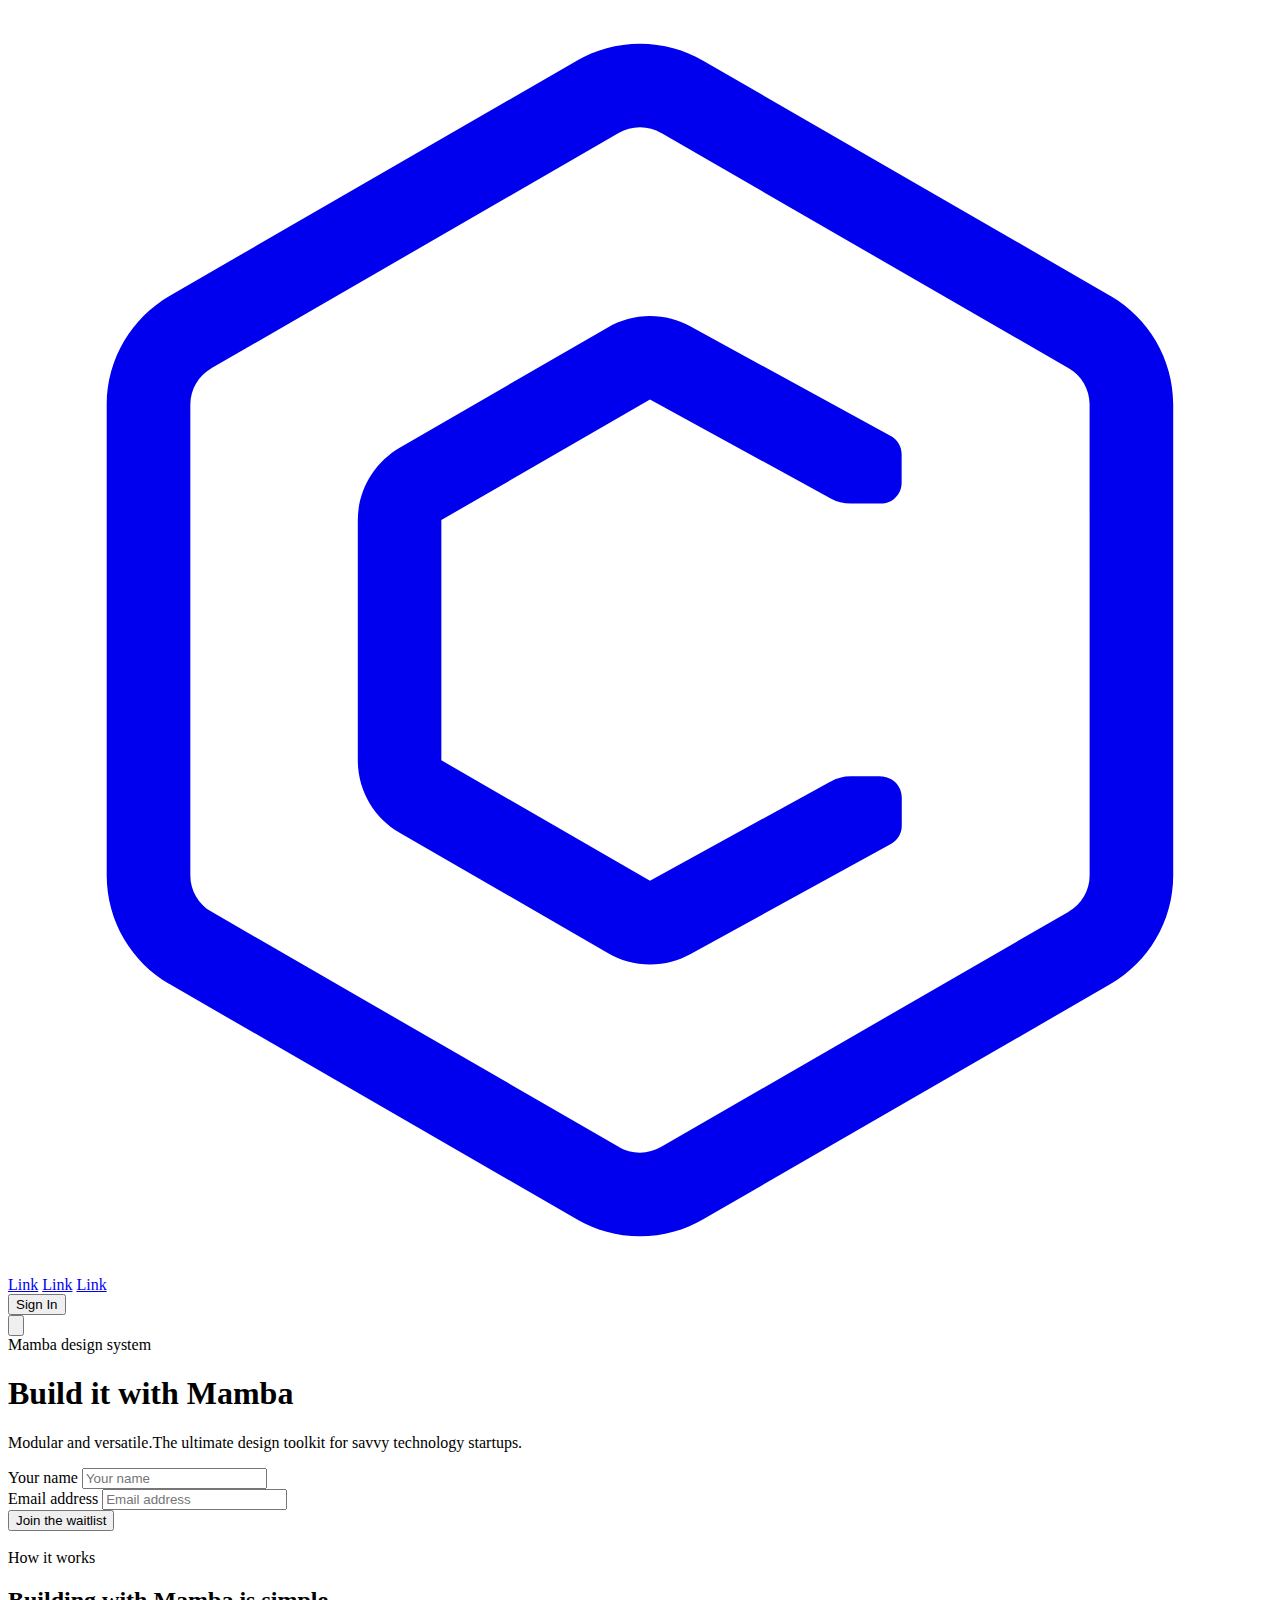
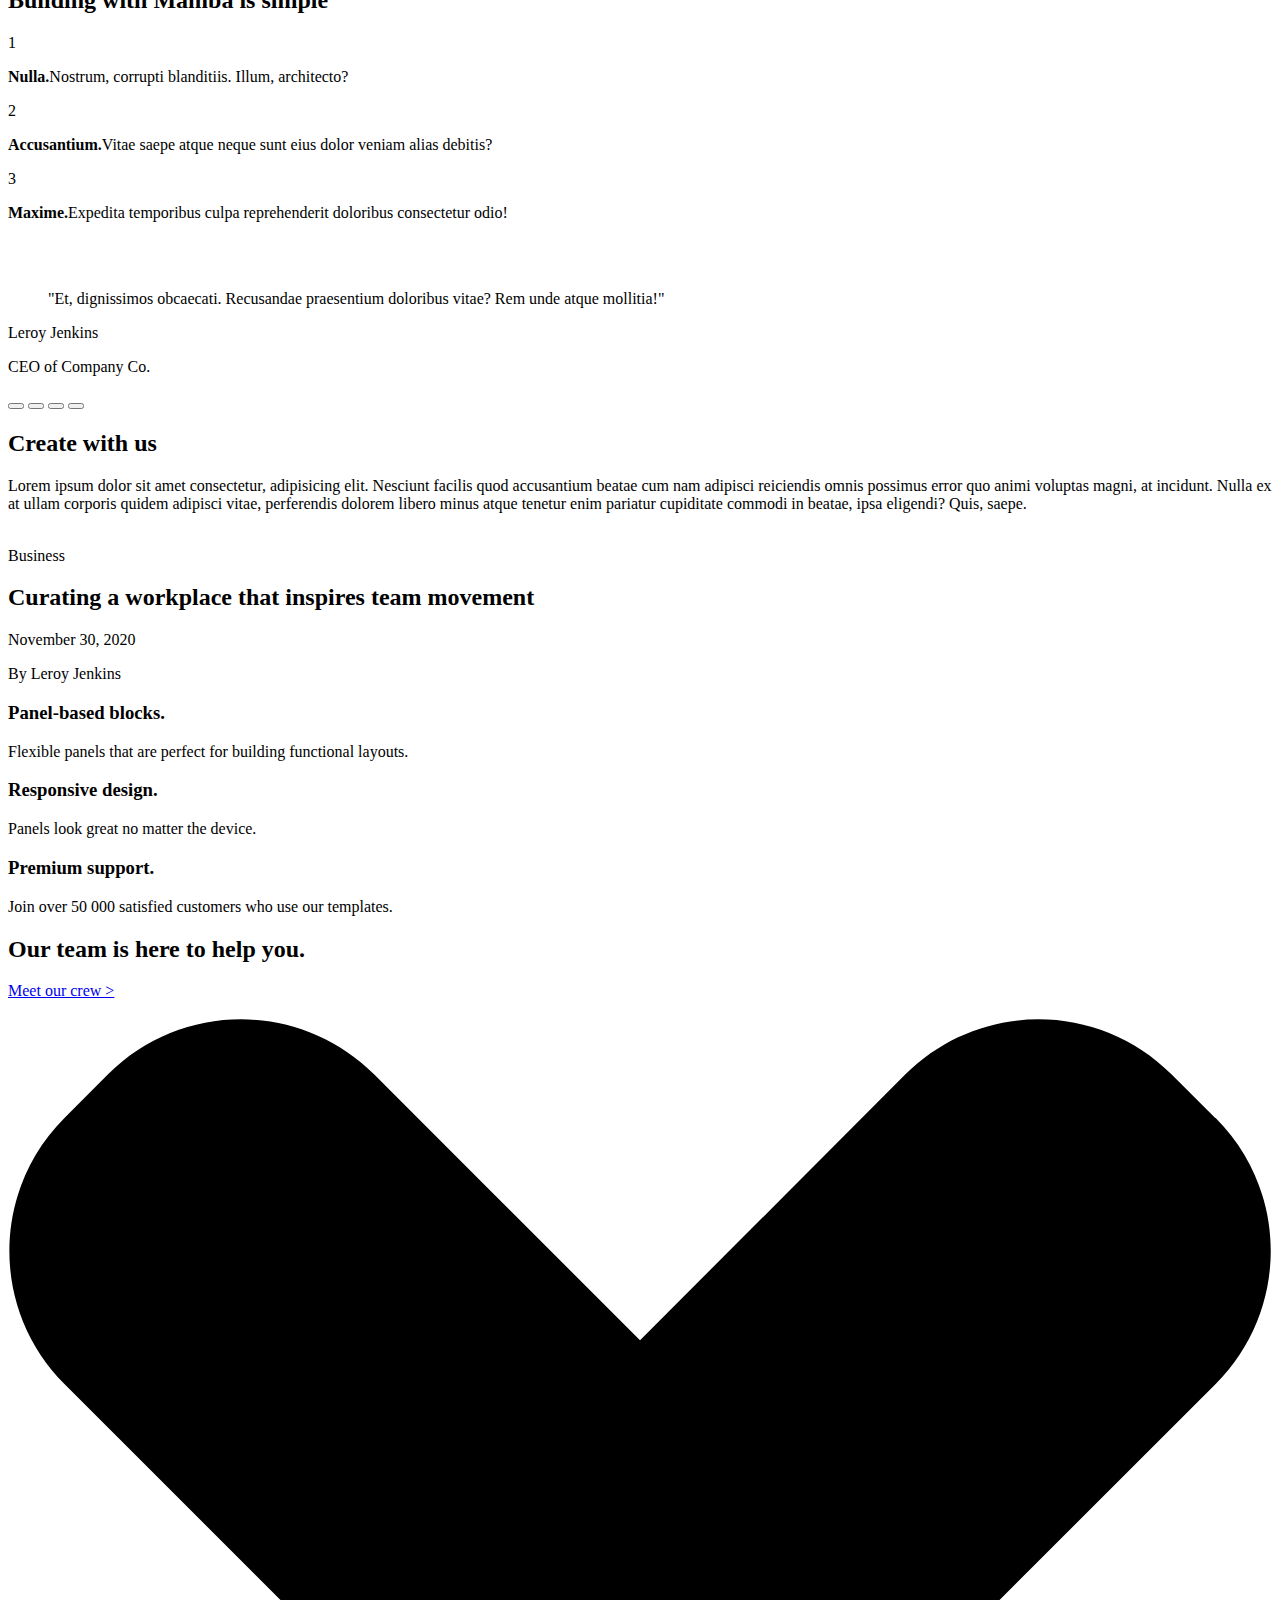
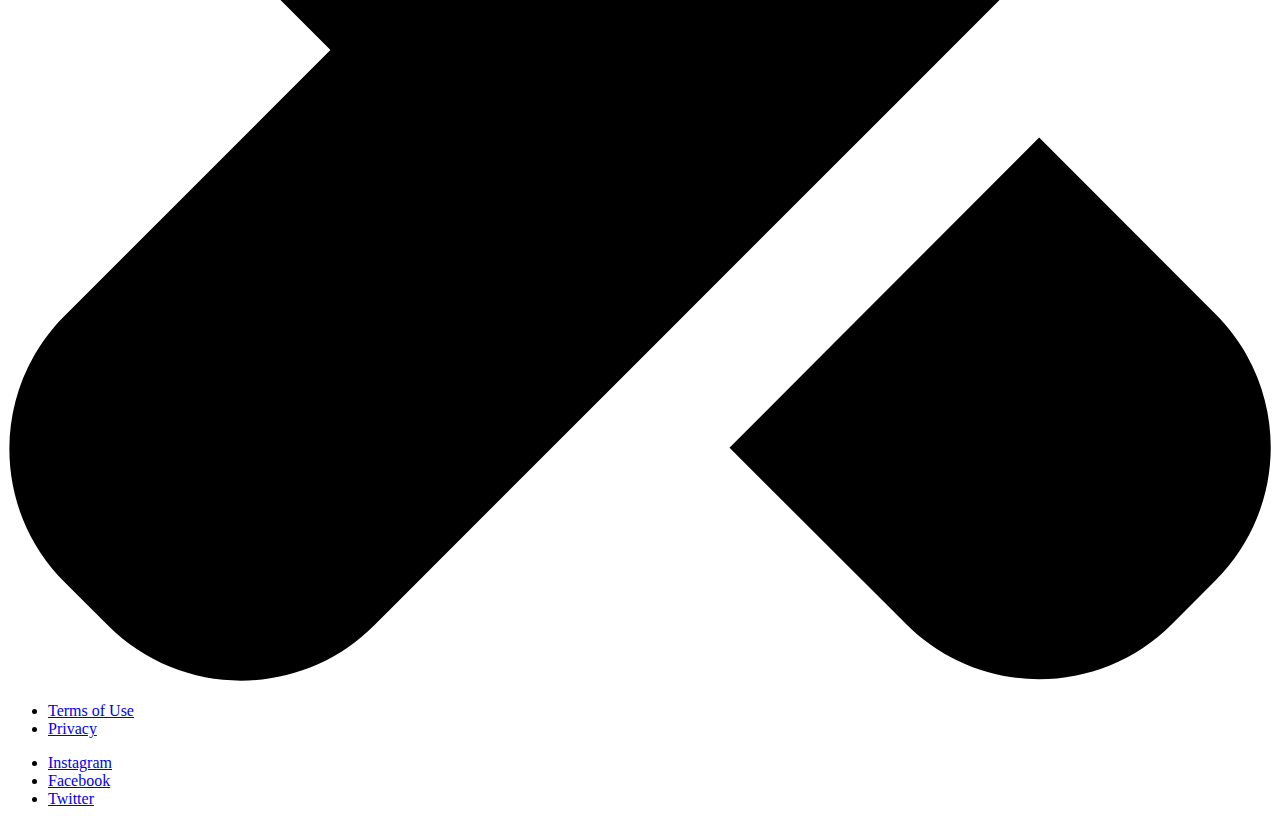
==== index.html @ 3f8e2de8 "init commit" ====
<!DOCTYPE html>
<html lang="en">
<head>
    <meta charset="UTF-8">
    <meta name="viewport" content="width=device-width, initial-scale=1.0">
    <title>Welcome</title>
    <script src="https://cdn.tailwindcss.com"></script>
</head>
<body>
    <div class="min-h-screen dark:bg-gray-800 dark:text-gray-100">
        <div class="p-6 space-y-8">
            <header class="container flex items-center justify-between h-16 px-4 mx-auto rounded dark:bg-gray-900">
                <a rel="noopener noreferrer" href="#" aria-label="Homepage">
                    <svg xmlns="http://www.w3.org/2000/svg" fill="currentColor" viewBox="0 0 32 32" class="w-6 h-6 dark:text-violet-400">
                        <path d="M27.912 7.289l-10.324-5.961c-0.455-0.268-1.002-0.425-1.588-0.425s-1.133 0.158-1.604 0.433l0.015-0.008-10.324 5.961c-0.955 0.561-1.586 1.582-1.588 2.75v11.922c0.002 1.168 0.635 2.189 1.574 2.742l0.016 0.008 10.322 5.961c0.455 0.267 1.004 0.425 1.59 0.425 0.584 0 1.131-0.158 1.602-0.433l-0.014 0.008 10.322-5.961c0.955-0.561 1.586-1.582 1.588-2.75v-11.922c-0.002-1.168-0.633-2.189-1.573-2.742zM27.383 21.961c0 0.389-0.211 0.73-0.526 0.914l-0.004 0.002-10.324 5.961c-0.152 0.088-0.334 0.142-0.53 0.142s-0.377-0.053-0.535-0.145l0.005 0.002-10.324-5.961c-0.319-0.186-0.529-0.527-0.529-0.916v-11.922c0-0.389 0.211-0.73 0.526-0.914l0.004-0.002 10.324-5.961c0.152-0.090 0.334-0.143 0.53-0.143s0.377 0.053 0.535 0.144l-0.006-0.002 10.324 5.961c0.319 0.185 0.529 0.527 0.529 0.916z"></path>
                        <path d="M22.094 19.451h-0.758c-0.188 0-0.363 0.049-0.515 0.135l0.006-0.004-4.574 2.512-5.282-3.049v-6.082l5.282-3.051 4.576 2.504c0.146 0.082 0.323 0.131 0.508 0.131h0.758c0.293 0 0.529-0.239 0.529-0.531v-0.716c0-0.2-0.11-0.373-0.271-0.463l-0.004-0.002-5.078-2.777c-0.293-0.164-0.645-0.26-1.015-0.26-0.39 0-0.756 0.106-1.070 0.289l0.010-0.006-5.281 3.049c-0.636 0.375-1.056 1.055-1.059 1.834v6.082c0 0.779 0.422 1.461 1.049 1.828l0.009 0.006 5.281 3.049c0.305 0.178 0.67 0.284 1.061 0.284 0.373 0 0.723-0.098 1.027-0.265l-0.012 0.006 5.080-2.787c0.166-0.091 0.276-0.265 0.276-0.465v-0.716c0-0.293-0.238-0.529-0.529-0.529z"></path>
                    </svg>
                </a>
                <div class="items-center hidden space-x-8 lg:flex">
                    <div class="space-x-4">
                        <a rel="noopener noreferrer" href="#">Link</a>
                        <a rel="noopener noreferrer" href="#">Link</a>
                        <a rel="noopener noreferrer" href="#">Link</a>
                    </div>
                    <button class="px-4 py-2 rounded-md dark:bg-violet-400 dark:text-gray-900">
                        <a href="signin.html" style="text-decoration: none; color: inherit;">Sign In</a>
                    </button>                    
                </div>
                <button class="flex items-center justify-center p-2 lg:hidden">
                    <svg xmlns="http://www.w3.org/2000/svg" fill="none" viewBox="0 0 24 24" stroke="currentColor" class="w-6 h-6 dark:text-gray-50">
                        <path stroke-linecap="round" stroke-linejoin="round" stroke-width="2" d="M4 6h16M4 12h16M4 18h16"></path>
                    </svg>
                </button>
            </header>
            <main>
                <div class="container mx-auto space-y-16">
                    <section class="grid gap-6 text-center lg:grid-cols-2 xl:grid-cols-5">
                        <div class="w-full p-6 rounded-md sm:p-16 xl:col-span-2 dark:bg-gray-900">
                            <span class="block mb-2 dark:text-violet-400">Mamba design system</span>
                            <h1 class="text-5xl font-extrabold dark:text-gray-50">Build it with Mamba</h1>
                            <p class="my-8">
                                <span class="font-medium dark:text-gray-50">Modular and versatile.</span>The ultimate design toolkit for savvy technology startups.
                            </p>
                            <form novalidate="" action="" class="self-stretch space-y-3">
                                <div>
                                    <label for="name" class="text-sm sr-only">Your name</label>
                                    <input id="name" type="text" placeholder="Your name" class="w-full rounded-md focus:ring focus:ri dark:border-gray-700">
                                </div>
                                <div>
                                    <label for="lastname" class="text-sm sr-only">Email address</label>
                                    <input id="lastname" type="text" placeholder="Email address" class="w-full rounded-md focus:ring focus:ri dark:border-gray-700">
                                </div>
                                <button class="w-full py-2 font-semibold rounded dark:bg-violet-400 dark:text-gray-900">Join the waitlist</button>
                            </form>
                        </div>
                        <img src="https://source.unsplash.com/random/480x360" alt="" class="object-cover w-full h-full rounded-md xl:col-span-3 dark:bg-gray-500">
                    </section>
                    <section>
                        <span class="block mb-2 text-xs font-medium tracki uppercase lg:text-center dark:text-violet-400">How it works</span>
                        <h2 class="text-5xl font-bold lg:text-center dark:text-gray-50">Building with Mamba is simple</h2>
                        <div class="grid gap-6 my-16 lg:grid-cols-3">
                            <div class="flex flex-col p-8 space-y-4 rounded-md dark:bg-gray-900">
                                <div class="flex items-center justify-center flex-shrink-0 w-12 h-12 text-xl font-bold rounded-full dark:bg-violet-400 dark:text-gray-900">1</div>
                                <p class="text-2xl font-semibold">
                                    <b>Nulla.</b>Nostrum, corrupti blanditiis. Illum, architecto?
                                </p>
                            </div>
                            <div class="flex flex-col p-8 space-y-4 rounded-md dark:bg-gray-900">
                                <div class="flex items-center justify-center flex-shrink-0 w-12 h-12 text-xl font-bold rounded-full dark:bg-violet-400 dark:text-gray-900">2</div>
                                <p class="text-2xl font-semibold">
                                    <b>Accusantium.</b>Vitae saepe atque neque sunt eius dolor veniam alias debitis?
                                </p>
                            </div>
                            <div class="flex flex-col p-8 space-y-4 rounded-md dark:bg-gray-900">
                                <div class="flex items-center justify-center flex-shrink-0 w-12 h-12 text-xl font-bold rounded-full dark:bg-violet-400 dark:text-gray-900">3</div>
                                <p class="text-2xl font-semibold">
                                    <b>Maxime.</b>Expedita temporibus culpa reprehenderit doloribus consectetur odio!
                                </p>
                            </div>
                        </div>
                    </section>
                    <section class="grid gap-6 lg:grid-cols-2">
                        <img src="https://source.unsplash.com/random/360x480" alt="" class="object-cover w-full rounded-md max-h-96 dark:bg-gray-500">
                        <div class="flex flex-col items-center w-full p-6 space-y-8 rounded-md lg:h-full lg:p-8 dark:bg-gray-900">
                            <img src="https://source.unsplash.com/random/100x100" alt="" class="object-cover w-20 h-20 rounded-full dark:bg-gray-500">
                            <blockquote class="max-w-lg text-lg italic font-medium text-center">"Et, dignissimos obcaecati. Recusandae praesentium doloribus vitae? Rem unde atque mollitia!"</blockquote>
                            <div class="text-center dark:text-gray-400">
                                <p>Leroy Jenkins</p>
                                <p>CEO of Company Co.</p>
                            </div>
                            <div class="flex space-x-2">
                                <button type="button" aria-label="Page 1" class="w-2 h-2 rounded-full dark:bg-gray-50"></button>
                                <button type="button" aria-label="Page 2" class="w-2 h-2 rounded-full dark:bg-gray-600"></button>
                                <button type="button" aria-label="Page 3" class="w-2 h-2 rounded-full dark:bg-gray-600"></button>
                                <button type="button" aria-label="Page 4" class="w-2 h-2 rounded-full dark:bg-gray-600"></button>
                            </div>
                        </div>
                        <div class="p-8 space-y-8 rounded-md lg:col-span-full lg:py-12 dark:bg-gray-900">
                            <h2 class="text-5xl font-bold dark:text-gray-50">Create with us</h2>
                            <p class="dark:text-gray-400">Lorem ipsum dolor sit amet consectetur, adipisicing elit. Nesciunt facilis quod accusantium beatae cum nam adipisci reiciendis omnis possimus error quo animi voluptas magni, at incidunt. Nulla ex at ullam corporis quidem adipisci vitae, perferendis dolorem libero minus atque tenetur enim pariatur cupiditate commodi in beatae, ipsa eligendi? Quis, saepe.</p>
                        </div>
                    </section>
                    <section>
                        <div class="grid gap-6 lg:grid-cols-3">
                            <div class="overflow-hidden rounded lg:flex lg:col-span-3">
                                <img src="https://source.unsplash.com/random/485x365" alt="" class="object-cover w-full h-auto max-h-96 dark:bg-gray-500">
                                <div class="p-6 space-y-6 lg:p-8 md:flex md:flex-col dark:bg-gray-900">
                                    <span class="self-start px-3 py-1 text-sm rounded-full dark:bg-violet-400 dark:text-gray-900">Business</span>
                                    <h2 class="text-3xl font-bold md:flex-1">Curating a workplace that inspires team movement</h2>
                                    <div>
                                        <p class="dark:text-gray-400">November 30, 2020</p>
                                        <p class="dark:text-gray-400">By Leroy Jenkins</p>
                                    </div>
                                </div>
                            </div>
                            <div class="p-6 rounded lg:p-8 lg:py-12 dark:bg-gray-900">
                                <h3 class="inline font-medium dark:text-gray-50">Panel-based blocks.</h3>
                                <p class="inline">Flexible panels that are perfect for building functional layouts.</p>
                            </div>
                            <div class="p-6 rounded lg:p-8 lg:py-12 dark:bg-gray-900">
                                <h3 class="inline font-medium dark:text-gray-50">Responsive design.</h3>
                                <p class="inline">Panels look great no matter the device.</p>
                            </div>
                            <div class="p-6 rounded lg:p-8 lg:py-12 dark:bg-gray-900">
                                <h3 class="inline font-medium dark:text-gray-50">Premium support.</h3>
                                <p class="inline">Join over 50 000 satisfied customers who use our templates.</p>
                            </div>
                        </div>
                    </section>
                    <section>
                        <div class="container p-6 py-20 mx-auto rounded lg:px-8 dark:bg-gray-900">
                            <h2 class="text-5xl font-bold text-center">Our team is here to help you.</h2>
                            <div class="flex justify-center p-4">
                                <a rel="noopener noreferrer" href="#">Meet our crew &gt;</a>
                            </div>
                            <img src="https://source.unsplash.com/random/360x240" alt="" class="object-cover w-full h-auto mt-8 rounded max-h-96 dark:bg-gray-500">
                        </div>
                    </section>
                </div>
            </main>
            <footer class="px-4 py-8 dark:bg-gray-800 dark:text-gray-400">
                <div class="container flex flex-wrap items-center justify-center mx-auto space-y-4 sm:justify-between sm:space-y-0">
                    <div class="flex flex-row pr-3 space-x-4 sm:space-x-8">
                        <div class="flex items-center justify-center flex-shrink-0 w-12 h-12 rounded-full dark:bg-violet-400">
                            <svg xmlns="http://www.w3.org/2000/svg" viewBox="0 0 32 32" fill="currentColor" class="w-5 h-5 rounded-full dark:text-gray-900">
                                <path d="M18.266 26.068l7.839-7.854 4.469 4.479c1.859 1.859 1.859 4.875 0 6.734l-1.104 1.104c-1.859 1.865-4.875 1.865-6.734 0zM30.563 2.531l-1.109-1.104c-1.859-1.859-4.875-1.859-6.734 0l-6.719 6.734-6.734-6.734c-1.859-1.859-4.875-1.859-6.734 0l-1.104 1.104c-1.859 1.859-1.859 4.875 0 6.734l6.734 6.734-6.734 6.734c-1.859 1.859-1.859 4.875 0 6.734l1.104 1.104c1.859 1.859 4.875 1.859 6.734 0l21.307-21.307c1.859-1.859 1.859-4.875 0-6.734z"></path>
                            </svg>
                        </div>
                        <ul class="flex flex-wrap items-center space-x-4 sm:space-x-8">
                            <li>
                                <a rel="noopener noreferrer" href="#">Terms of Use</a>
                            </li>
                            <li>
                                <a rel="noopener noreferrer" href="#">Privacy</a>
                            </li>
                        </ul>
                    </div>
                    <ul class="flex flex-wrap pl-3 space-x-4 sm:space-x-8">
                        <li>
                            <a rel="noopener noreferrer" href="#">Instagram</a>
                        </li>
                        <li>
                            <a rel="noopener noreferrer" href="#">Facebook</a>
                        </li>
                        <li>
                            <a rel="noopener noreferrer" href="#">Twitter</a>
                        </li>
                    </ul>
                </div>
            </footer>
        </div>
    </div>
</body>
</html>
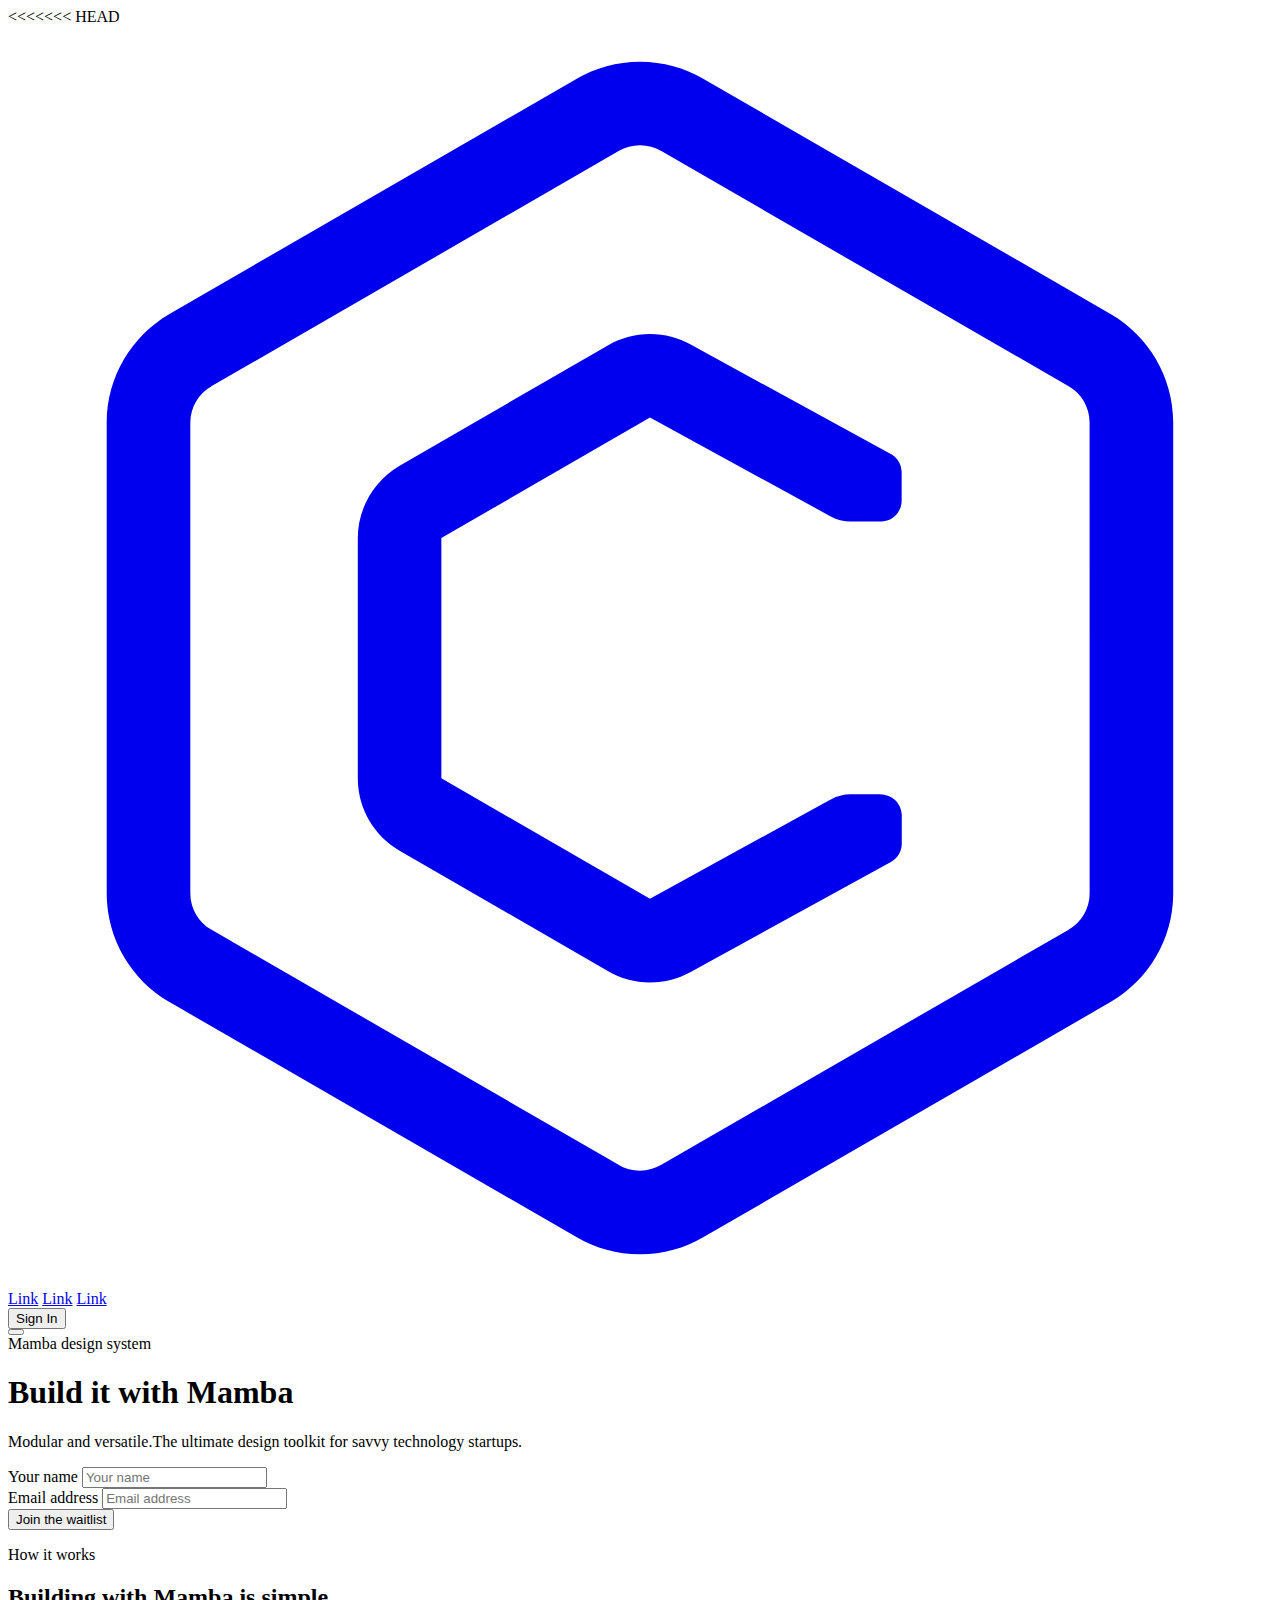
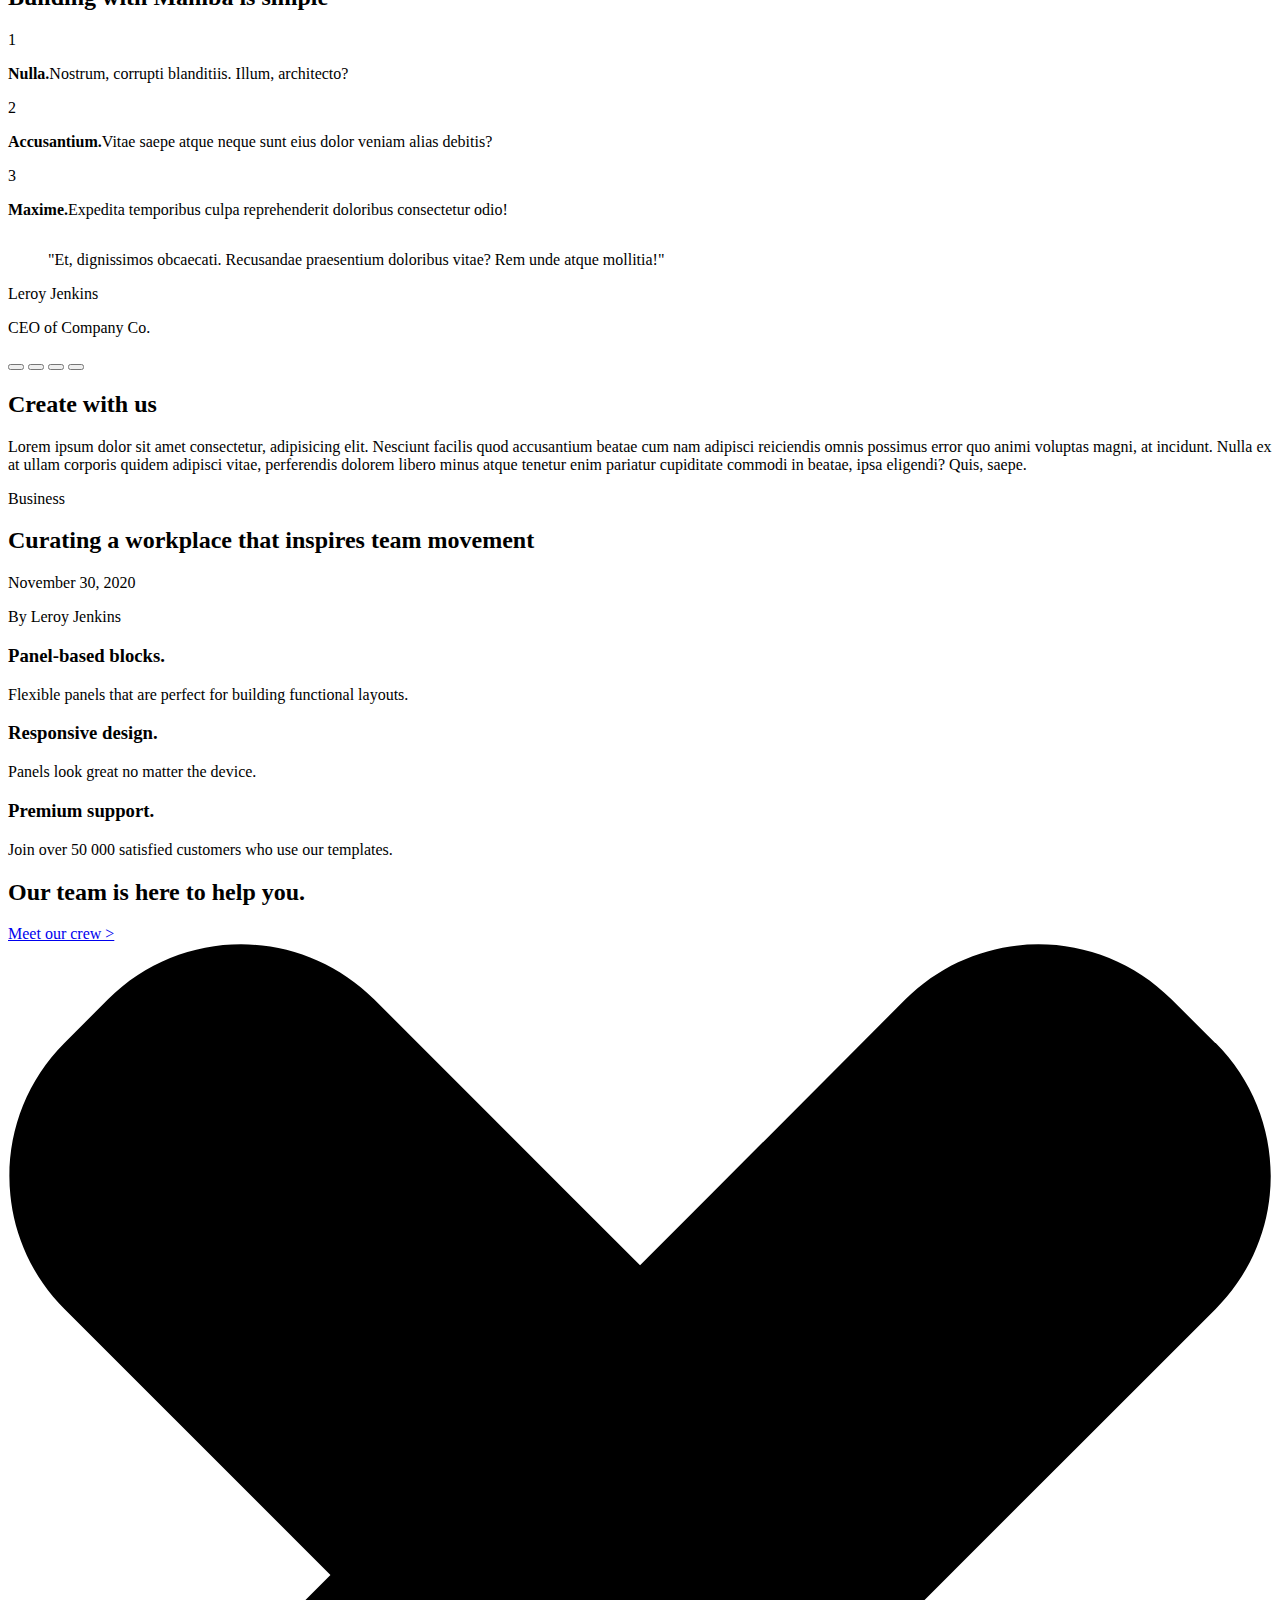
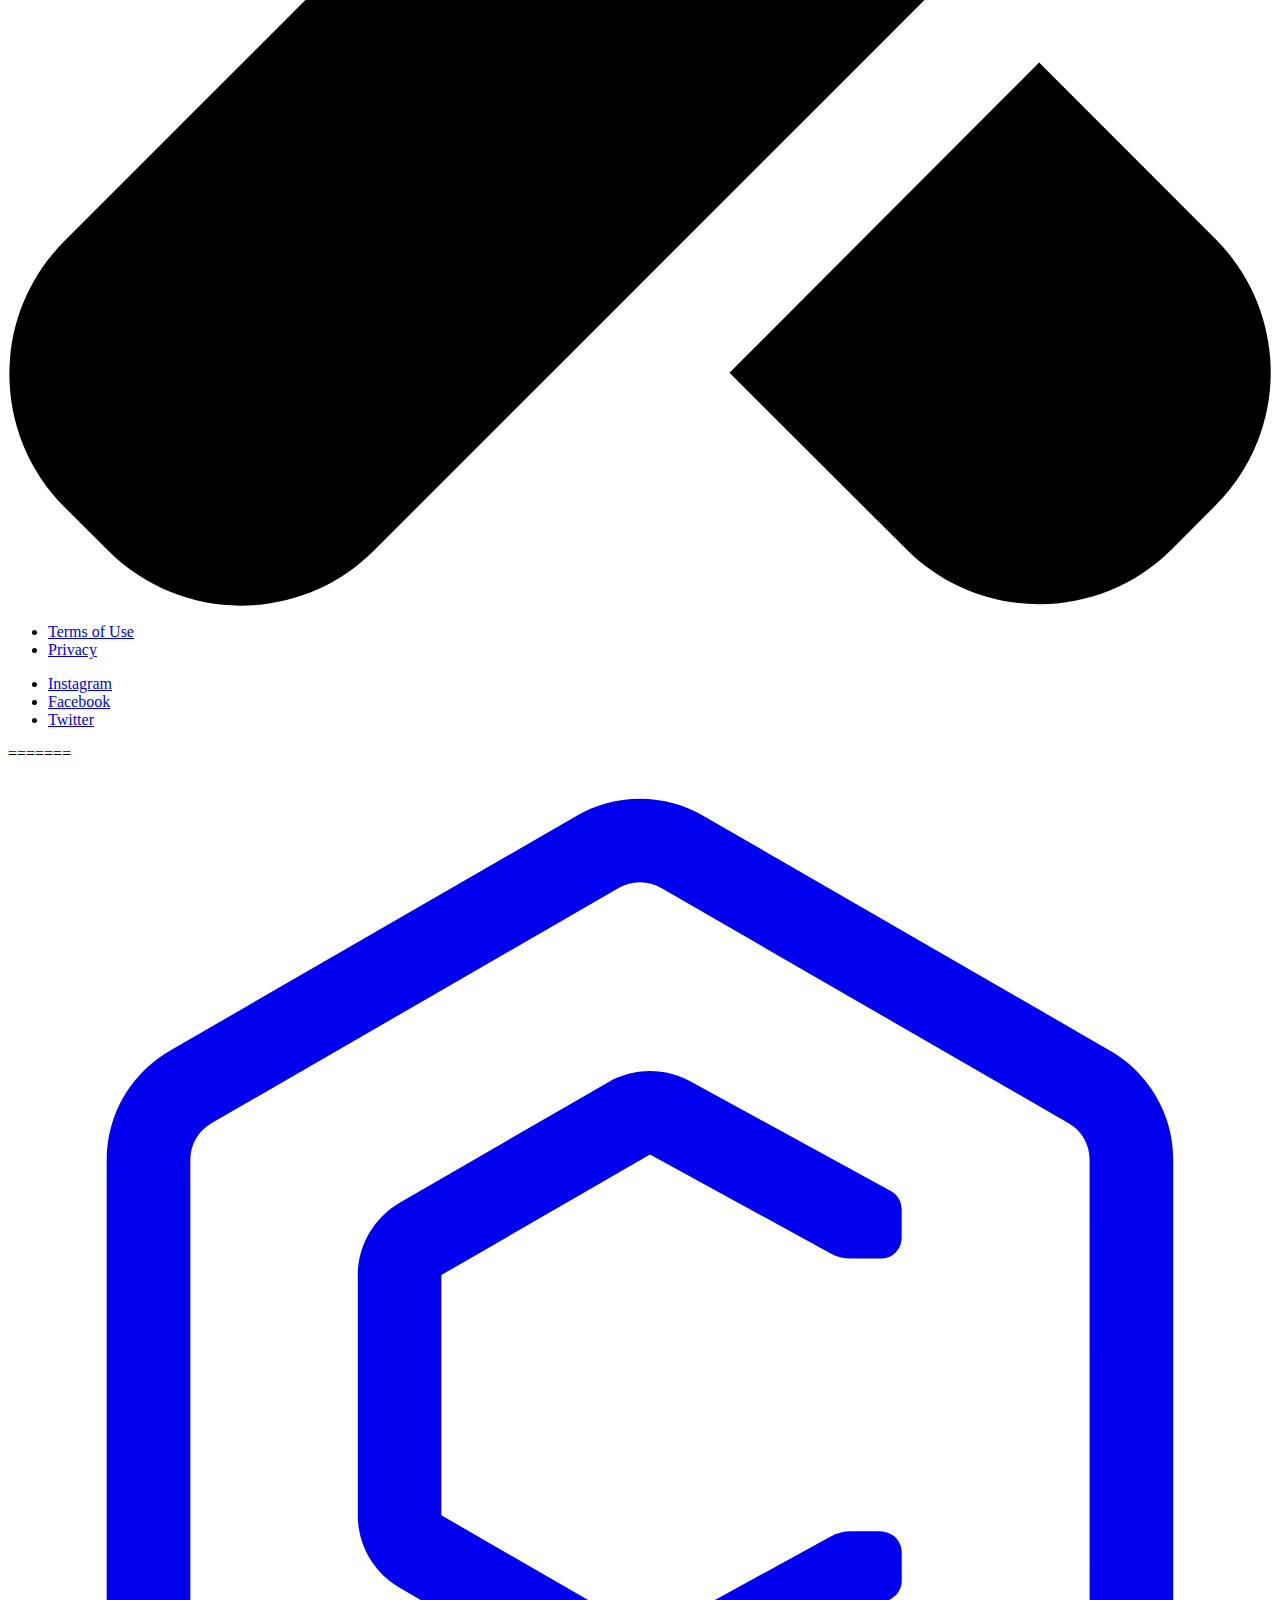
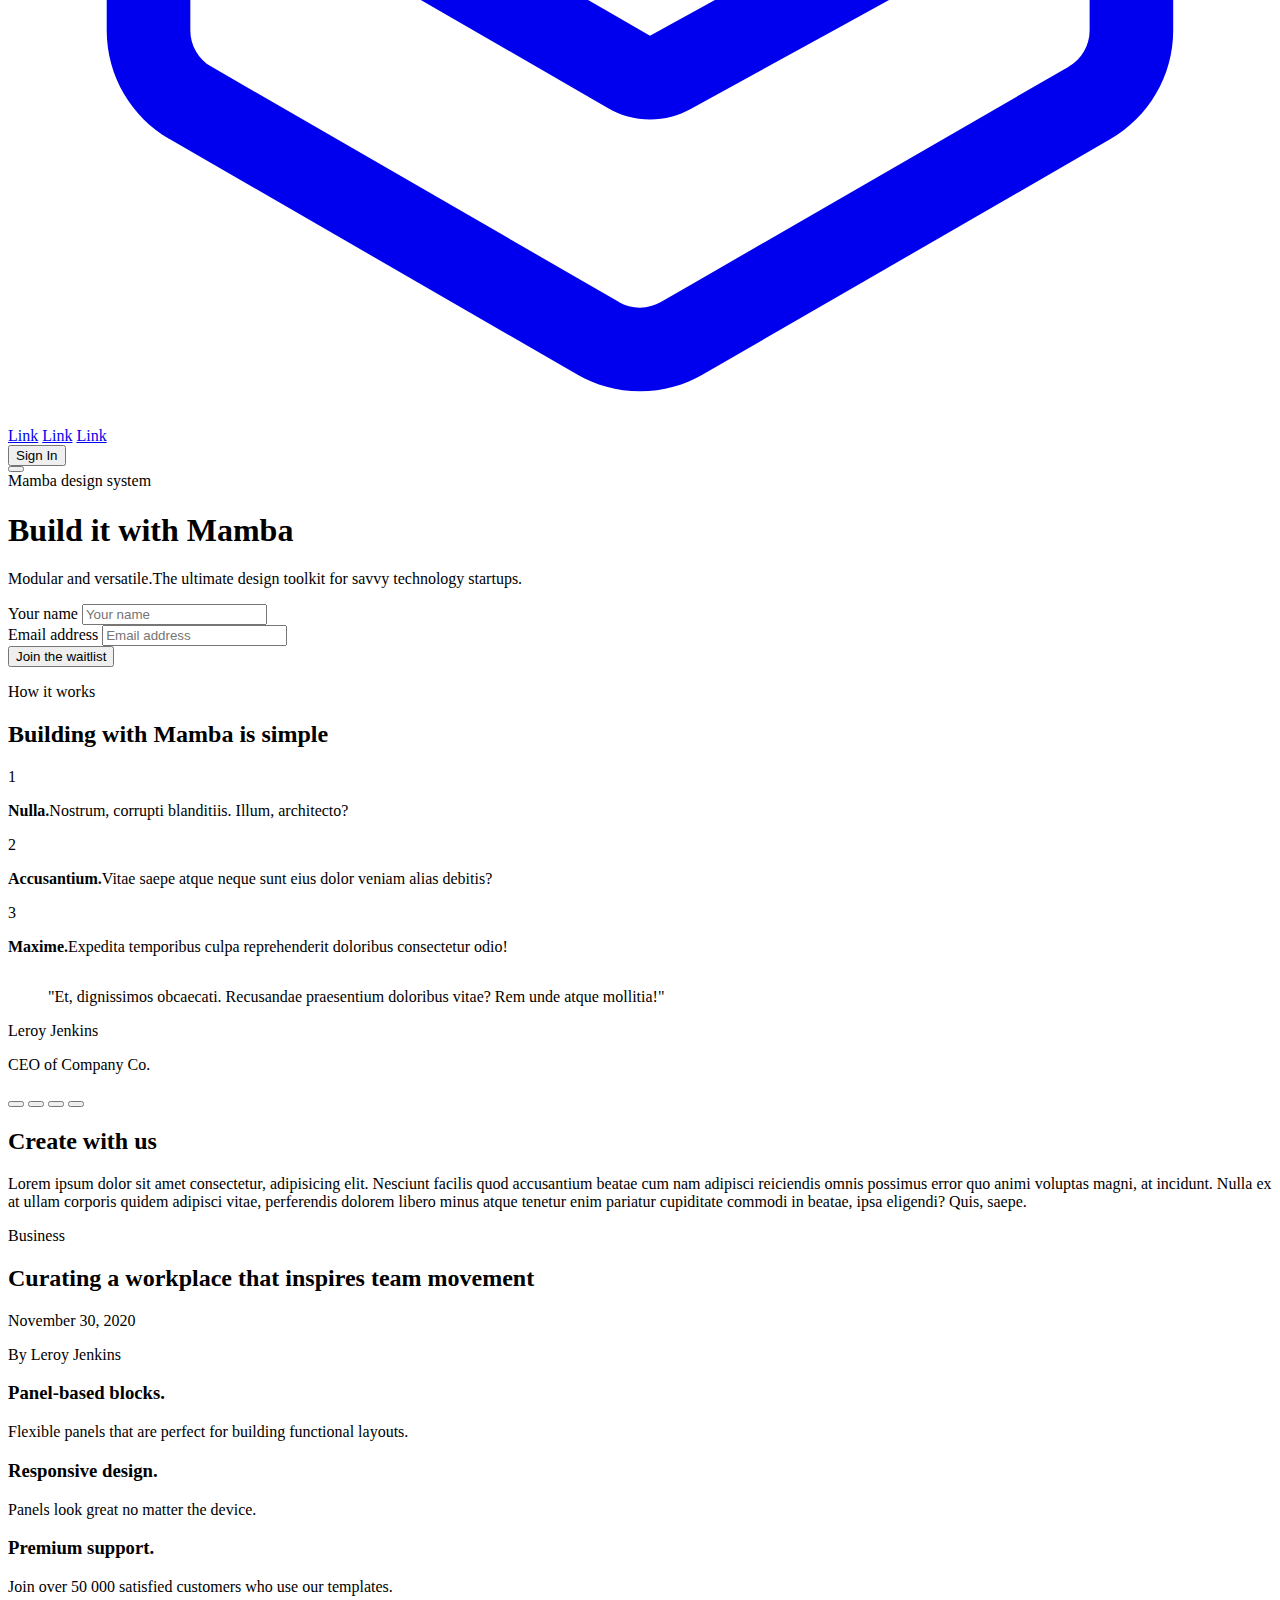
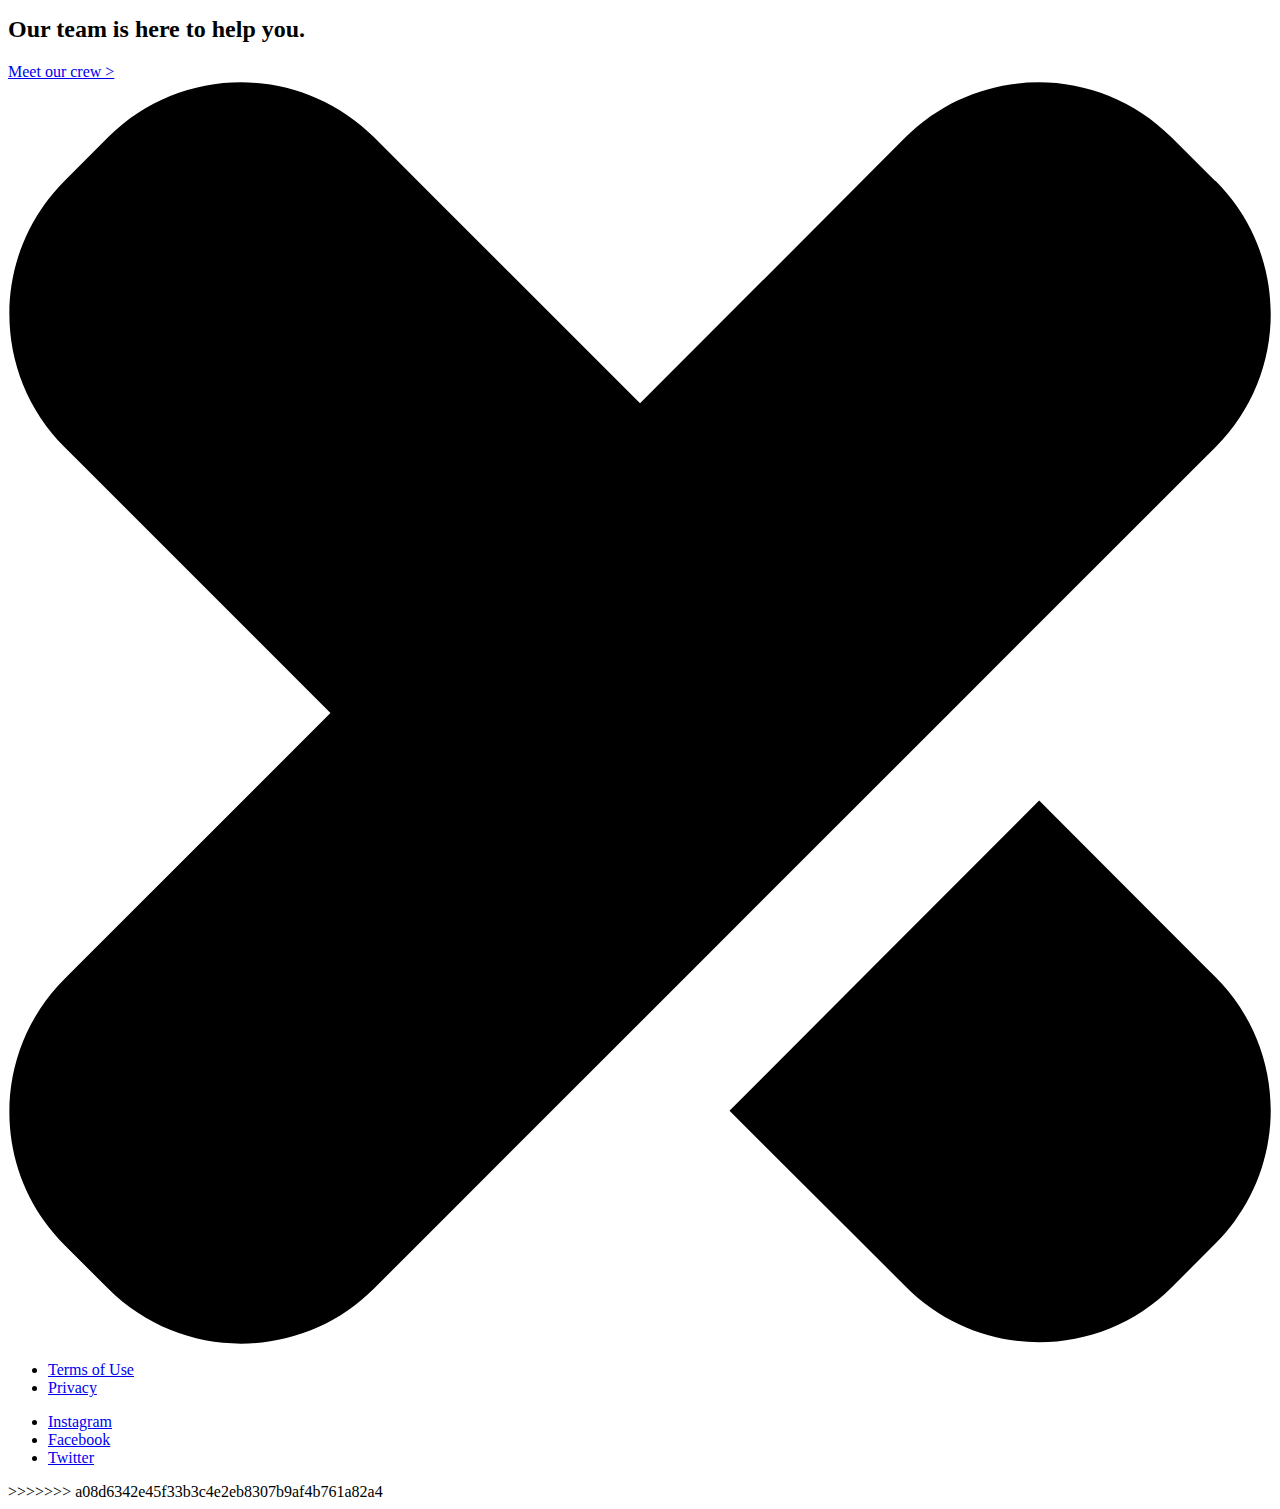
==== commit 4878a8dd: "Merge branch 'main'" ====
--- a/index.html
+++ b/index.html
@@ -1,3 +1,4 @@
+<<<<<<< HEAD
 <!DOCTYPE html>
 <html lang="en">
 <head>
@@ -171,4 +172,179 @@
         </div>
     </div>
 </body>
+=======
+<!DOCTYPE html>
+<html lang="en">
+<head>
+    <meta charset="UTF-8">
+    <meta name="viewport" content="width=device-width, initial-scale=1.0">
+    <title>Welcome</title>
+    <script src="https://cdn.tailwindcss.com"></script>
+</head>
+<body>
+    <div class="min-h-screen dark:bg-gray-800 dark:text-gray-100">
+        <div class="p-6 space-y-8">
+            <header class="container flex items-center justify-between h-16 px-4 mx-auto rounded dark:bg-gray-900">
+                <a rel="noopener noreferrer" href="#" aria-label="Homepage">
+                    <svg xmlns="http://www.w3.org/2000/svg" fill="currentColor" viewBox="0 0 32 32" class="w-6 h-6 dark:text-violet-400">
+                        <path d="M27.912 7.289l-10.324-5.961c-0.455-0.268-1.002-0.425-1.588-0.425s-1.133 0.158-1.604 0.433l0.015-0.008-10.324 5.961c-0.955 0.561-1.586 1.582-1.588 2.75v11.922c0.002 1.168 0.635 2.189 1.574 2.742l0.016 0.008 10.322 5.961c0.455 0.267 1.004 0.425 1.59 0.425 0.584 0 1.131-0.158 1.602-0.433l-0.014 0.008 10.322-5.961c0.955-0.561 1.586-1.582 1.588-2.75v-11.922c-0.002-1.168-0.633-2.189-1.573-2.742zM27.383 21.961c0 0.389-0.211 0.73-0.526 0.914l-0.004 0.002-10.324 5.961c-0.152 0.088-0.334 0.142-0.53 0.142s-0.377-0.053-0.535-0.145l0.005 0.002-10.324-5.961c-0.319-0.186-0.529-0.527-0.529-0.916v-11.922c0-0.389 0.211-0.73 0.526-0.914l0.004-0.002 10.324-5.961c0.152-0.090 0.334-0.143 0.53-0.143s0.377 0.053 0.535 0.144l-0.006-0.002 10.324 5.961c0.319 0.185 0.529 0.527 0.529 0.916z"></path>
+                        <path d="M22.094 19.451h-0.758c-0.188 0-0.363 0.049-0.515 0.135l0.006-0.004-4.574 2.512-5.282-3.049v-6.082l5.282-3.051 4.576 2.504c0.146 0.082 0.323 0.131 0.508 0.131h0.758c0.293 0 0.529-0.239 0.529-0.531v-0.716c0-0.2-0.11-0.373-0.271-0.463l-0.004-0.002-5.078-2.777c-0.293-0.164-0.645-0.26-1.015-0.26-0.39 0-0.756 0.106-1.070 0.289l0.010-0.006-5.281 3.049c-0.636 0.375-1.056 1.055-1.059 1.834v6.082c0 0.779 0.422 1.461 1.049 1.828l0.009 0.006 5.281 3.049c0.305 0.178 0.67 0.284 1.061 0.284 0.373 0 0.723-0.098 1.027-0.265l-0.012 0.006 5.080-2.787c0.166-0.091 0.276-0.265 0.276-0.465v-0.716c0-0.293-0.238-0.529-0.529-0.529z"></path>
+                    </svg>
+                </a>
+                <div class="items-center hidden space-x-8 lg:flex">
+                    <div class="space-x-4">
+                        <a rel="noopener noreferrer" href="#">Link</a>
+                        <a rel="noopener noreferrer" href="#">Link</a>
+                        <a rel="noopener noreferrer" href="#">Link</a>
+                    </div>
+                    <button class="px-4 py-2 rounded-md dark:bg-violet-400 dark:text-gray-900">
+                        <a href="signin.html" style="text-decoration: none; color: inherit;">Sign In</a>
+                    </button>                    
+                </div>
+                <button class="flex items-center justify-center p-2 lg:hidden">
+                    <svg xmlns="http://www.w3.org/2000/svg" fill="none" viewBox="0 0 24 24" stroke="currentColor" class="w-6 h-6 dark:text-gray-50">
+                        <path stroke-linecap="round" stroke-linejoin="round" stroke-width="2" d="M4 6h16M4 12h16M4 18h16"></path>
+                    </svg>
+                </button>
+            </header>
+            <main>
+                <div class="container mx-auto space-y-16">
+                    <section class="grid gap-6 text-center lg:grid-cols-2 xl:grid-cols-5">
+                        <div class="w-full p-6 rounded-md sm:p-16 xl:col-span-2 dark:bg-gray-900">
+                            <span class="block mb-2 dark:text-violet-400">Mamba design system</span>
+                            <h1 class="text-5xl font-extrabold dark:text-gray-50">Build it with Mamba</h1>
+                            <p class="my-8">
+                                <span class="font-medium dark:text-gray-50">Modular and versatile.</span>The ultimate design toolkit for savvy technology startups.
+                            </p>
+                            <form novalidate="" action="" class="self-stretch space-y-3">
+                                <div>
+                                    <label for="name" class="text-sm sr-only">Your name</label>
+                                    <input id="name" type="text" placeholder="Your name" class="w-full rounded-md focus:ring focus:ri dark:border-gray-700">
+                                </div>
+                                <div>
+                                    <label for="lastname" class="text-sm sr-only">Email address</label>
+                                    <input id="lastname" type="text" placeholder="Email address" class="w-full rounded-md focus:ring focus:ri dark:border-gray-700">
+                                </div>
+                                <button class="w-full py-2 font-semibold rounded dark:bg-violet-400 dark:text-gray-900">Join the waitlist</button>
+                            </form>
+                        </div>
+                        <img src="https://source.unsplash.com/random/480x360" alt="" class="object-cover w-full h-full rounded-md xl:col-span-3 dark:bg-gray-500">
+                    </section>
+                    <section>
+                        <span class="block mb-2 text-xs font-medium tracki uppercase lg:text-center dark:text-violet-400">How it works</span>
+                        <h2 class="text-5xl font-bold lg:text-center dark:text-gray-50">Building with Mamba is simple</h2>
+                        <div class="grid gap-6 my-16 lg:grid-cols-3">
+                            <div class="flex flex-col p-8 space-y-4 rounded-md dark:bg-gray-900">
+                                <div class="flex items-center justify-center flex-shrink-0 w-12 h-12 text-xl font-bold rounded-full dark:bg-violet-400 dark:text-gray-900">1</div>
+                                <p class="text-2xl font-semibold">
+                                    <b>Nulla.</b>Nostrum, corrupti blanditiis. Illum, architecto?
+                                </p>
+                            </div>
+                            <div class="flex flex-col p-8 space-y-4 rounded-md dark:bg-gray-900">
+                                <div class="flex items-center justify-center flex-shrink-0 w-12 h-12 text-xl font-bold rounded-full dark:bg-violet-400 dark:text-gray-900">2</div>
+                                <p class="text-2xl font-semibold">
+                                    <b>Accusantium.</b>Vitae saepe atque neque sunt eius dolor veniam alias debitis?
+                                </p>
+                            </div>
+                            <div class="flex flex-col p-8 space-y-4 rounded-md dark:bg-gray-900">
+                                <div class="flex items-center justify-center flex-shrink-0 w-12 h-12 text-xl font-bold rounded-full dark:bg-violet-400 dark:text-gray-900">3</div>
+                                <p class="text-2xl font-semibold">
+                                    <b>Maxime.</b>Expedita temporibus culpa reprehenderit doloribus consectetur odio!
+                                </p>
+                            </div>
+                        </div>
+                    </section>
+                    <section class="grid gap-6 lg:grid-cols-2">
+                        <img src="https://source.unsplash.com/random/360x480" alt="" class="object-cover w-full rounded-md max-h-96 dark:bg-gray-500">
+                        <div class="flex flex-col items-center w-full p-6 space-y-8 rounded-md lg:h-full lg:p-8 dark:bg-gray-900">
+                            <img src="https://source.unsplash.com/random/100x100" alt="" class="object-cover w-20 h-20 rounded-full dark:bg-gray-500">
+                            <blockquote class="max-w-lg text-lg italic font-medium text-center">"Et, dignissimos obcaecati. Recusandae praesentium doloribus vitae? Rem unde atque mollitia!"</blockquote>
+                            <div class="text-center dark:text-gray-400">
+                                <p>Leroy Jenkins</p>
+                                <p>CEO of Company Co.</p>
+                            </div>
+                            <div class="flex space-x-2">
+                                <button type="button" aria-label="Page 1" class="w-2 h-2 rounded-full dark:bg-gray-50"></button>
+                                <button type="button" aria-label="Page 2" class="w-2 h-2 rounded-full dark:bg-gray-600"></button>
+                                <button type="button" aria-label="Page 3" class="w-2 h-2 rounded-full dark:bg-gray-600"></button>
+                                <button type="button" aria-label="Page 4" class="w-2 h-2 rounded-full dark:bg-gray-600"></button>
+                            </div>
+                        </div>
+                        <div class="p-8 space-y-8 rounded-md lg:col-span-full lg:py-12 dark:bg-gray-900">
+                            <h2 class="text-5xl font-bold dark:text-gray-50">Create with us</h2>
+                            <p class="dark:text-gray-400">Lorem ipsum dolor sit amet consectetur, adipisicing elit. Nesciunt facilis quod accusantium beatae cum nam adipisci reiciendis omnis possimus error quo animi voluptas magni, at incidunt. Nulla ex at ullam corporis quidem adipisci vitae, perferendis dolorem libero minus atque tenetur enim pariatur cupiditate commodi in beatae, ipsa eligendi? Quis, saepe.</p>
+                        </div>
+                    </section>
+                    <section>
+                        <div class="grid gap-6 lg:grid-cols-3">
+                            <div class="overflow-hidden rounded lg:flex lg:col-span-3">
+                                <img src="https://source.unsplash.com/random/485x365" alt="" class="object-cover w-full h-auto max-h-96 dark:bg-gray-500">
+                                <div class="p-6 space-y-6 lg:p-8 md:flex md:flex-col dark:bg-gray-900">
+                                    <span class="self-start px-3 py-1 text-sm rounded-full dark:bg-violet-400 dark:text-gray-900">Business</span>
+                                    <h2 class="text-3xl font-bold md:flex-1">Curating a workplace that inspires team movement</h2>
+                                    <div>
+                                        <p class="dark:text-gray-400">November 30, 2020</p>
+                                        <p class="dark:text-gray-400">By Leroy Jenkins</p>
+                                    </div>
+                                </div>
+                            </div>
+                            <div class="p-6 rounded lg:p-8 lg:py-12 dark:bg-gray-900">
+                                <h3 class="inline font-medium dark:text-gray-50">Panel-based blocks.</h3>
+                                <p class="inline">Flexible panels that are perfect for building functional layouts.</p>
+                            </div>
+                            <div class="p-6 rounded lg:p-8 lg:py-12 dark:bg-gray-900">
+                                <h3 class="inline font-medium dark:text-gray-50">Responsive design.</h3>
+                                <p class="inline">Panels look great no matter the device.</p>
+                            </div>
+                            <div class="p-6 rounded lg:p-8 lg:py-12 dark:bg-gray-900">
+                                <h3 class="inline font-medium dark:text-gray-50">Premium support.</h3>
+                                <p class="inline">Join over 50 000 satisfied customers who use our templates.</p>
+                            </div>
+                        </div>
+                    </section>
+                    <section>
+                        <div class="container p-6 py-20 mx-auto rounded lg:px-8 dark:bg-gray-900">
+                            <h2 class="text-5xl font-bold text-center">Our team is here to help you.</h2>
+                            <div class="flex justify-center p-4">
+                                <a rel="noopener noreferrer" href="#">Meet our crew &gt;</a>
+                            </div>
+                            <img src="https://source.unsplash.com/random/360x240" alt="" class="object-cover w-full h-auto mt-8 rounded max-h-96 dark:bg-gray-500">
+                        </div>
+                    </section>
+                </div>
+            </main>
+            <footer class="px-4 py-8 dark:bg-gray-800 dark:text-gray-400">
+                <div class="container flex flex-wrap items-center justify-center mx-auto space-y-4 sm:justify-between sm:space-y-0">
+                    <div class="flex flex-row pr-3 space-x-4 sm:space-x-8">
+                        <div class="flex items-center justify-center flex-shrink-0 w-12 h-12 rounded-full dark:bg-violet-400">
+                            <svg xmlns="http://www.w3.org/2000/svg" viewBox="0 0 32 32" fill="currentColor" class="w-5 h-5 rounded-full dark:text-gray-900">
+                                <path d="M18.266 26.068l7.839-7.854 4.469 4.479c1.859 1.859 1.859 4.875 0 6.734l-1.104 1.104c-1.859 1.865-4.875 1.865-6.734 0zM30.563 2.531l-1.109-1.104c-1.859-1.859-4.875-1.859-6.734 0l-6.719 6.734-6.734-6.734c-1.859-1.859-4.875-1.859-6.734 0l-1.104 1.104c-1.859 1.859-1.859 4.875 0 6.734l6.734 6.734-6.734 6.734c-1.859 1.859-1.859 4.875 0 6.734l1.104 1.104c1.859 1.859 4.875 1.859 6.734 0l21.307-21.307c1.859-1.859 1.859-4.875 0-6.734z"></path>
+                            </svg>
+                        </div>
+                        <ul class="flex flex-wrap items-center space-x-4 sm:space-x-8">
+                            <li>
+                                <a rel="noopener noreferrer" href="#">Terms of Use</a>
+                            </li>
+                            <li>
+                                <a rel="noopener noreferrer" href="#">Privacy</a>
+                            </li>
+                        </ul>
+                    </div>
+                    <ul class="flex flex-wrap pl-3 space-x-4 sm:space-x-8">
+                        <li>
+                            <a rel="noopener noreferrer" href="#">Instagram</a>
+                        </li>
+                        <li>
+                            <a rel="noopener noreferrer" href="#">Facebook</a>
+                        </li>
+                        <li>
+                            <a rel="noopener noreferrer" href="#">Twitter</a>
+                        </li>
+                    </ul>
+                </div>
+            </footer>
+        </div>
+    </div>
+</body>
+>>>>>>> a08d6342e45f33b3c4e2eb8307b9af4b761a82a4
 </html>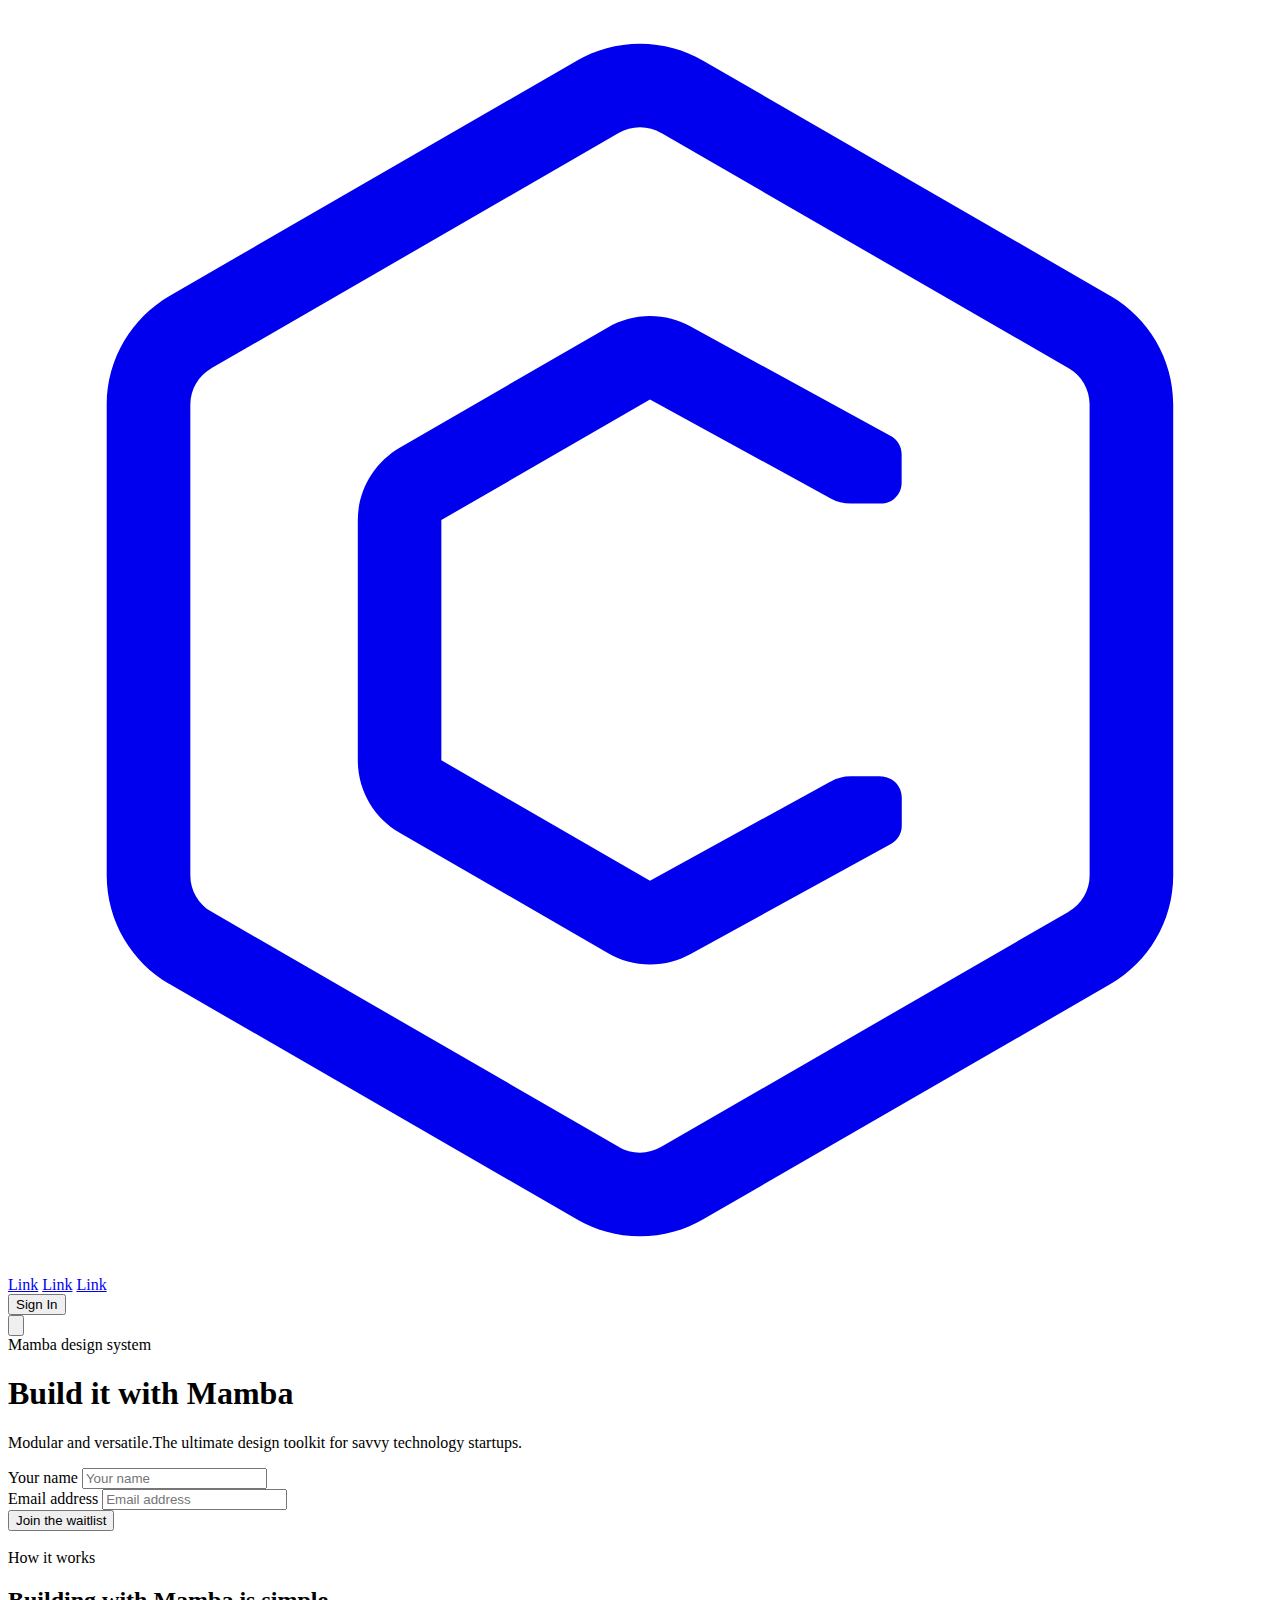
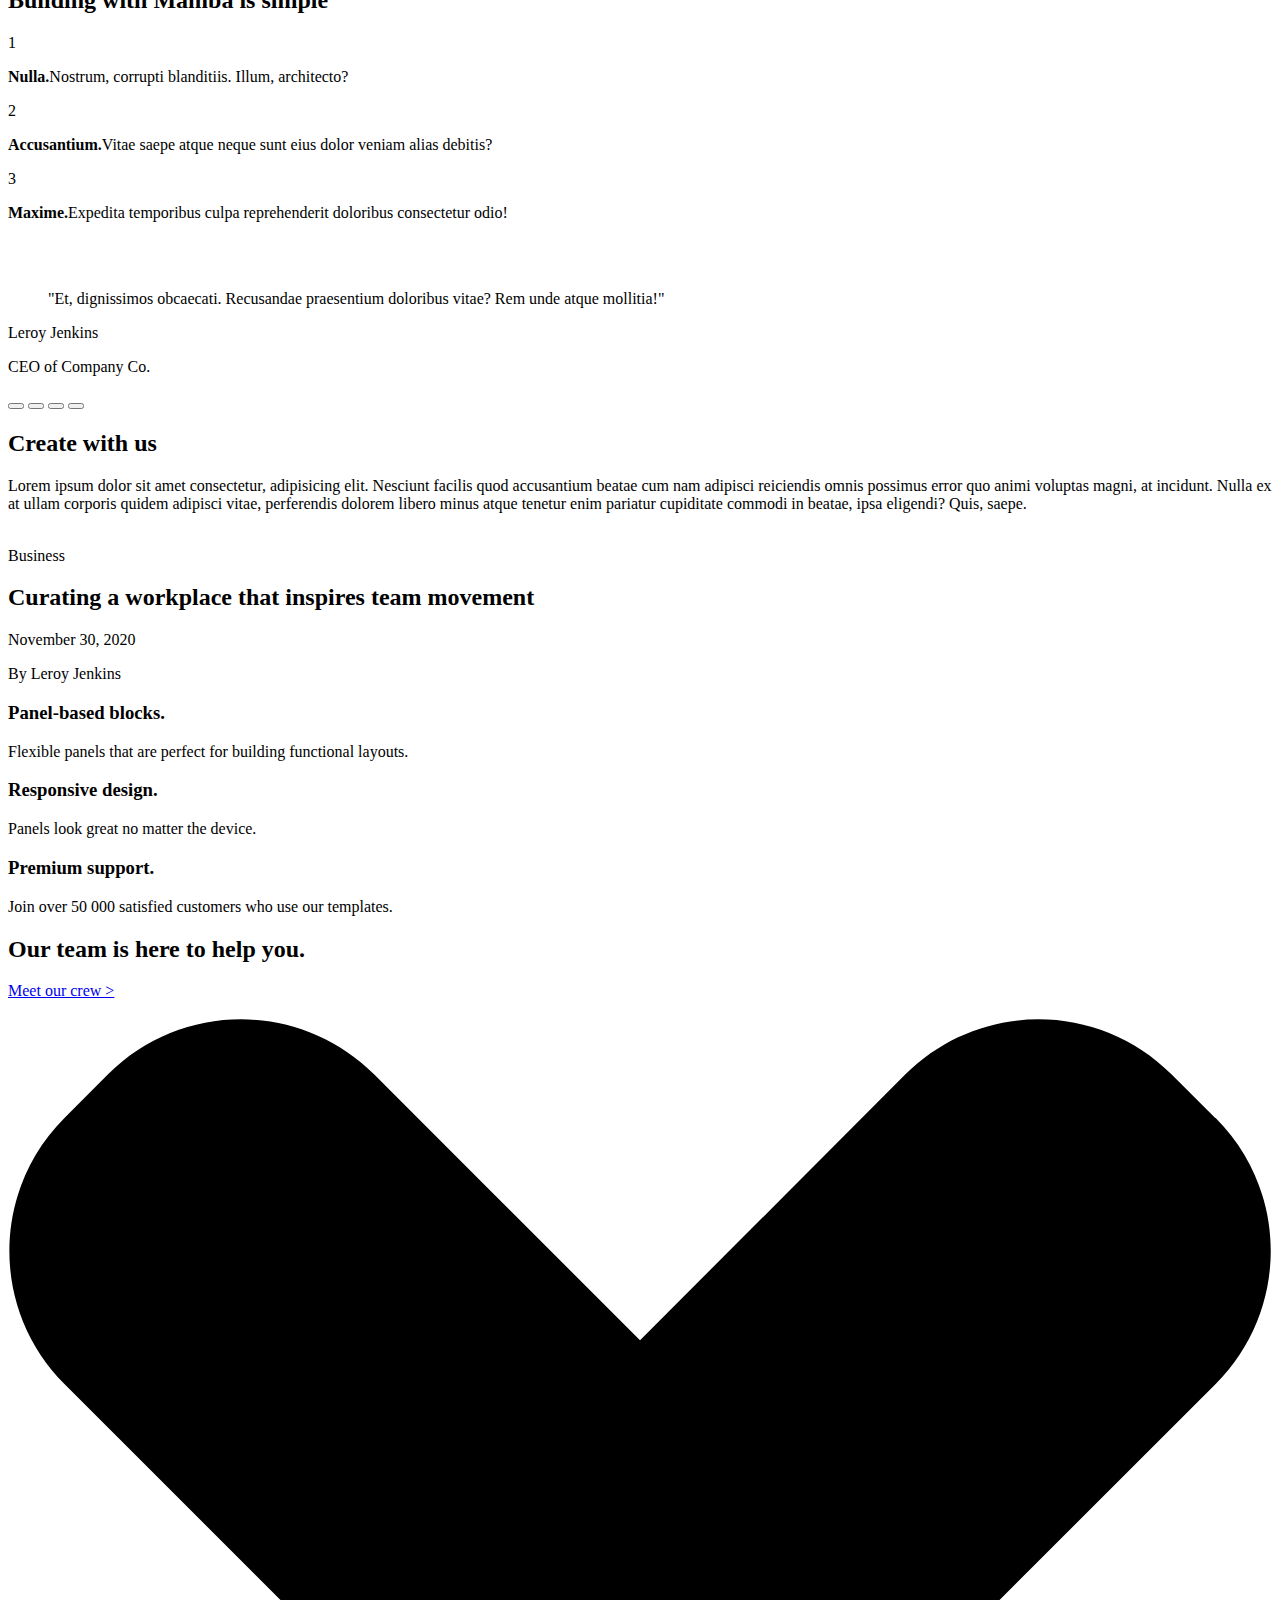
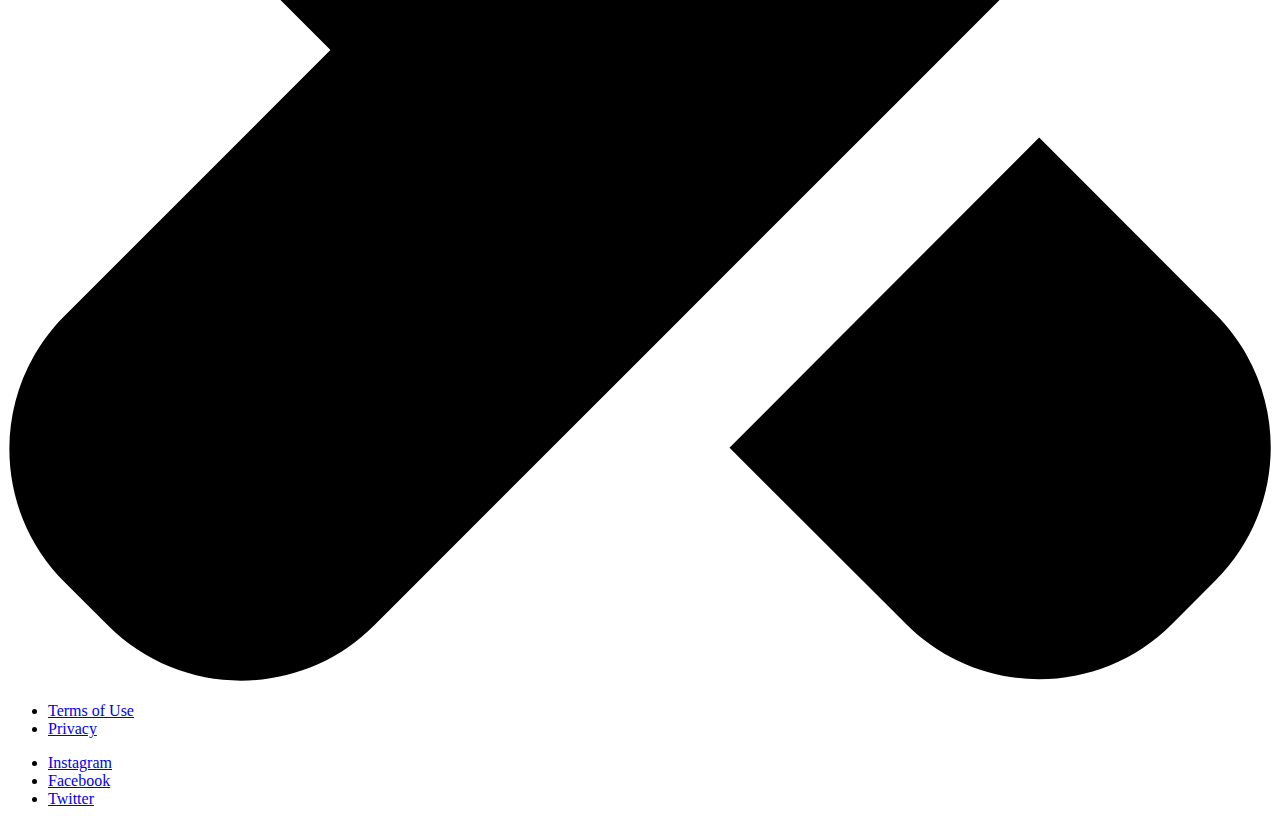
==== commit 47e246fd: "Initial commit" ====
--- a/index.html
+++ b/index.html
@@ -1,4 +1,3 @@
-<<<<<<< HEAD
 <!DOCTYPE html>
 <html lang="en">
 <head>
@@ -172,179 +171,4 @@
         </div>
     </div>
 </body>
-=======
-<!DOCTYPE html>
-<html lang="en">
-<head>
-    <meta charset="UTF-8">
-    <meta name="viewport" content="width=device-width, initial-scale=1.0">
-    <title>Welcome</title>
-    <script src="https://cdn.tailwindcss.com"></script>
-</head>
-<body>
-    <div class="min-h-screen dark:bg-gray-800 dark:text-gray-100">
-        <div class="p-6 space-y-8">
-            <header class="container flex items-center justify-between h-16 px-4 mx-auto rounded dark:bg-gray-900">
-                <a rel="noopener noreferrer" href="#" aria-label="Homepage">
-                    <svg xmlns="http://www.w3.org/2000/svg" fill="currentColor" viewBox="0 0 32 32" class="w-6 h-6 dark:text-violet-400">
-                        <path d="M27.912 7.289l-10.324-5.961c-0.455-0.268-1.002-0.425-1.588-0.425s-1.133 0.158-1.604 0.433l0.015-0.008-10.324 5.961c-0.955 0.561-1.586 1.582-1.588 2.75v11.922c0.002 1.168 0.635 2.189 1.574 2.742l0.016 0.008 10.322 5.961c0.455 0.267 1.004 0.425 1.59 0.425 0.584 0 1.131-0.158 1.602-0.433l-0.014 0.008 10.322-5.961c0.955-0.561 1.586-1.582 1.588-2.75v-11.922c-0.002-1.168-0.633-2.189-1.573-2.742zM27.383 21.961c0 0.389-0.211 0.73-0.526 0.914l-0.004 0.002-10.324 5.961c-0.152 0.088-0.334 0.142-0.53 0.142s-0.377-0.053-0.535-0.145l0.005 0.002-10.324-5.961c-0.319-0.186-0.529-0.527-0.529-0.916v-11.922c0-0.389 0.211-0.73 0.526-0.914l0.004-0.002 10.324-5.961c0.152-0.090 0.334-0.143 0.53-0.143s0.377 0.053 0.535 0.144l-0.006-0.002 10.324 5.961c0.319 0.185 0.529 0.527 0.529 0.916z"></path>
-                        <path d="M22.094 19.451h-0.758c-0.188 0-0.363 0.049-0.515 0.135l0.006-0.004-4.574 2.512-5.282-3.049v-6.082l5.282-3.051 4.576 2.504c0.146 0.082 0.323 0.131 0.508 0.131h0.758c0.293 0 0.529-0.239 0.529-0.531v-0.716c0-0.2-0.11-0.373-0.271-0.463l-0.004-0.002-5.078-2.777c-0.293-0.164-0.645-0.26-1.015-0.26-0.39 0-0.756 0.106-1.070 0.289l0.010-0.006-5.281 3.049c-0.636 0.375-1.056 1.055-1.059 1.834v6.082c0 0.779 0.422 1.461 1.049 1.828l0.009 0.006 5.281 3.049c0.305 0.178 0.67 0.284 1.061 0.284 0.373 0 0.723-0.098 1.027-0.265l-0.012 0.006 5.080-2.787c0.166-0.091 0.276-0.265 0.276-0.465v-0.716c0-0.293-0.238-0.529-0.529-0.529z"></path>
-                    </svg>
-                </a>
-                <div class="items-center hidden space-x-8 lg:flex">
-                    <div class="space-x-4">
-                        <a rel="noopener noreferrer" href="#">Link</a>
-                        <a rel="noopener noreferrer" href="#">Link</a>
-                        <a rel="noopener noreferrer" href="#">Link</a>
-                    </div>
-                    <button class="px-4 py-2 rounded-md dark:bg-violet-400 dark:text-gray-900">
-                        <a href="signin.html" style="text-decoration: none; color: inherit;">Sign In</a>
-                    </button>                    
-                </div>
-                <button class="flex items-center justify-center p-2 lg:hidden">
-                    <svg xmlns="http://www.w3.org/2000/svg" fill="none" viewBox="0 0 24 24" stroke="currentColor" class="w-6 h-6 dark:text-gray-50">
-                        <path stroke-linecap="round" stroke-linejoin="round" stroke-width="2" d="M4 6h16M4 12h16M4 18h16"></path>
-                    </svg>
-                </button>
-            </header>
-            <main>
-                <div class="container mx-auto space-y-16">
-                    <section class="grid gap-6 text-center lg:grid-cols-2 xl:grid-cols-5">
-                        <div class="w-full p-6 rounded-md sm:p-16 xl:col-span-2 dark:bg-gray-900">
-                            <span class="block mb-2 dark:text-violet-400">Mamba design system</span>
-                            <h1 class="text-5xl font-extrabold dark:text-gray-50">Build it with Mamba</h1>
-                            <p class="my-8">
-                                <span class="font-medium dark:text-gray-50">Modular and versatile.</span>The ultimate design toolkit for savvy technology startups.
-                            </p>
-                            <form novalidate="" action="" class="self-stretch space-y-3">
-                                <div>
-                                    <label for="name" class="text-sm sr-only">Your name</label>
-                                    <input id="name" type="text" placeholder="Your name" class="w-full rounded-md focus:ring focus:ri dark:border-gray-700">
-                                </div>
-                                <div>
-                                    <label for="lastname" class="text-sm sr-only">Email address</label>
-                                    <input id="lastname" type="text" placeholder="Email address" class="w-full rounded-md focus:ring focus:ri dark:border-gray-700">
-                                </div>
-                                <button class="w-full py-2 font-semibold rounded dark:bg-violet-400 dark:text-gray-900">Join the waitlist</button>
-                            </form>
-                        </div>
-                        <img src="https://source.unsplash.com/random/480x360" alt="" class="object-cover w-full h-full rounded-md xl:col-span-3 dark:bg-gray-500">
-                    </section>
-                    <section>
-                        <span class="block mb-2 text-xs font-medium tracki uppercase lg:text-center dark:text-violet-400">How it works</span>
-                        <h2 class="text-5xl font-bold lg:text-center dark:text-gray-50">Building with Mamba is simple</h2>
-                        <div class="grid gap-6 my-16 lg:grid-cols-3">
-                            <div class="flex flex-col p-8 space-y-4 rounded-md dark:bg-gray-900">
-                                <div class="flex items-center justify-center flex-shrink-0 w-12 h-12 text-xl font-bold rounded-full dark:bg-violet-400 dark:text-gray-900">1</div>
-                                <p class="text-2xl font-semibold">
-                                    <b>Nulla.</b>Nostrum, corrupti blanditiis. Illum, architecto?
-                                </p>
-                            </div>
-                            <div class="flex flex-col p-8 space-y-4 rounded-md dark:bg-gray-900">
-                                <div class="flex items-center justify-center flex-shrink-0 w-12 h-12 text-xl font-bold rounded-full dark:bg-violet-400 dark:text-gray-900">2</div>
-                                <p class="text-2xl font-semibold">
-                                    <b>Accusantium.</b>Vitae saepe atque neque sunt eius dolor veniam alias debitis?
-                                </p>
-                            </div>
-                            <div class="flex flex-col p-8 space-y-4 rounded-md dark:bg-gray-900">
-                                <div class="flex items-center justify-center flex-shrink-0 w-12 h-12 text-xl font-bold rounded-full dark:bg-violet-400 dark:text-gray-900">3</div>
-                                <p class="text-2xl font-semibold">
-                                    <b>Maxime.</b>Expedita temporibus culpa reprehenderit doloribus consectetur odio!
-                                </p>
-                            </div>
-                        </div>
-                    </section>
-                    <section class="grid gap-6 lg:grid-cols-2">
-                        <img src="https://source.unsplash.com/random/360x480" alt="" class="object-cover w-full rounded-md max-h-96 dark:bg-gray-500">
-                        <div class="flex flex-col items-center w-full p-6 space-y-8 rounded-md lg:h-full lg:p-8 dark:bg-gray-900">
-                            <img src="https://source.unsplash.com/random/100x100" alt="" class="object-cover w-20 h-20 rounded-full dark:bg-gray-500">
-                            <blockquote class="max-w-lg text-lg italic font-medium text-center">"Et, dignissimos obcaecati. Recusandae praesentium doloribus vitae? Rem unde atque mollitia!"</blockquote>
-                            <div class="text-center dark:text-gray-400">
-                                <p>Leroy Jenkins</p>
-                                <p>CEO of Company Co.</p>
-                            </div>
-                            <div class="flex space-x-2">
-                                <button type="button" aria-label="Page 1" class="w-2 h-2 rounded-full dark:bg-gray-50"></button>
-                                <button type="button" aria-label="Page 2" class="w-2 h-2 rounded-full dark:bg-gray-600"></button>
-                                <button type="button" aria-label="Page 3" class="w-2 h-2 rounded-full dark:bg-gray-600"></button>
-                                <button type="button" aria-label="Page 4" class="w-2 h-2 rounded-full dark:bg-gray-600"></button>
-                            </div>
-                        </div>
-                        <div class="p-8 space-y-8 rounded-md lg:col-span-full lg:py-12 dark:bg-gray-900">
-                            <h2 class="text-5xl font-bold dark:text-gray-50">Create with us</h2>
-                            <p class="dark:text-gray-400">Lorem ipsum dolor sit amet consectetur, adipisicing elit. Nesciunt facilis quod accusantium beatae cum nam adipisci reiciendis omnis possimus error quo animi voluptas magni, at incidunt. Nulla ex at ullam corporis quidem adipisci vitae, perferendis dolorem libero minus atque tenetur enim pariatur cupiditate commodi in beatae, ipsa eligendi? Quis, saepe.</p>
-                        </div>
-                    </section>
-                    <section>
-                        <div class="grid gap-6 lg:grid-cols-3">
-                            <div class="overflow-hidden rounded lg:flex lg:col-span-3">
-                                <img src="https://source.unsplash.com/random/485x365" alt="" class="object-cover w-full h-auto max-h-96 dark:bg-gray-500">
-                                <div class="p-6 space-y-6 lg:p-8 md:flex md:flex-col dark:bg-gray-900">
-                                    <span class="self-start px-3 py-1 text-sm rounded-full dark:bg-violet-400 dark:text-gray-900">Business</span>
-                                    <h2 class="text-3xl font-bold md:flex-1">Curating a workplace that inspires team movement</h2>
-                                    <div>
-                                        <p class="dark:text-gray-400">November 30, 2020</p>
-                                        <p class="dark:text-gray-400">By Leroy Jenkins</p>
-                                    </div>
-                                </div>
-                            </div>
-                            <div class="p-6 rounded lg:p-8 lg:py-12 dark:bg-gray-900">
-                                <h3 class="inline font-medium dark:text-gray-50">Panel-based blocks.</h3>
-                                <p class="inline">Flexible panels that are perfect for building functional layouts.</p>
-                            </div>
-                            <div class="p-6 rounded lg:p-8 lg:py-12 dark:bg-gray-900">
-                                <h3 class="inline font-medium dark:text-gray-50">Responsive design.</h3>
-                                <p class="inline">Panels look great no matter the device.</p>
-                            </div>
-                            <div class="p-6 rounded lg:p-8 lg:py-12 dark:bg-gray-900">
-                                <h3 class="inline font-medium dark:text-gray-50">Premium support.</h3>
-                                <p class="inline">Join over 50 000 satisfied customers who use our templates.</p>
-                            </div>
-                        </div>
-                    </section>
-                    <section>
-                        <div class="container p-6 py-20 mx-auto rounded lg:px-8 dark:bg-gray-900">
-                            <h2 class="text-5xl font-bold text-center">Our team is here to help you.</h2>
-                            <div class="flex justify-center p-4">
-                                <a rel="noopener noreferrer" href="#">Meet our crew &gt;</a>
-                            </div>
-                            <img src="https://source.unsplash.com/random/360x240" alt="" class="object-cover w-full h-auto mt-8 rounded max-h-96 dark:bg-gray-500">
-                        </div>
-                    </section>
-                </div>
-            </main>
-            <footer class="px-4 py-8 dark:bg-gray-800 dark:text-gray-400">
-                <div class="container flex flex-wrap items-center justify-center mx-auto space-y-4 sm:justify-between sm:space-y-0">
-                    <div class="flex flex-row pr-3 space-x-4 sm:space-x-8">
-                        <div class="flex items-center justify-center flex-shrink-0 w-12 h-12 rounded-full dark:bg-violet-400">
-                            <svg xmlns="http://www.w3.org/2000/svg" viewBox="0 0 32 32" fill="currentColor" class="w-5 h-5 rounded-full dark:text-gray-900">
-                                <path d="M18.266 26.068l7.839-7.854 4.469 4.479c1.859 1.859 1.859 4.875 0 6.734l-1.104 1.104c-1.859 1.865-4.875 1.865-6.734 0zM30.563 2.531l-1.109-1.104c-1.859-1.859-4.875-1.859-6.734 0l-6.719 6.734-6.734-6.734c-1.859-1.859-4.875-1.859-6.734 0l-1.104 1.104c-1.859 1.859-1.859 4.875 0 6.734l6.734 6.734-6.734 6.734c-1.859 1.859-1.859 4.875 0 6.734l1.104 1.104c1.859 1.859 4.875 1.859 6.734 0l21.307-21.307c1.859-1.859 1.859-4.875 0-6.734z"></path>
-                            </svg>
-                        </div>
-                        <ul class="flex flex-wrap items-center space-x-4 sm:space-x-8">
-                            <li>
-                                <a rel="noopener noreferrer" href="#">Terms of Use</a>
-                            </li>
-                            <li>
-                                <a rel="noopener noreferrer" href="#">Privacy</a>
-                            </li>
-                        </ul>
-                    </div>
-                    <ul class="flex flex-wrap pl-3 space-x-4 sm:space-x-8">
-                        <li>
-                            <a rel="noopener noreferrer" href="#">Instagram</a>
-                        </li>
-                        <li>
-                            <a rel="noopener noreferrer" href="#">Facebook</a>
-                        </li>
-                        <li>
-                            <a rel="noopener noreferrer" href="#">Twitter</a>
-                        </li>
-                    </ul>
-                </div>
-            </footer>
-        </div>
-    </div>
-</body>
->>>>>>> a08d6342e45f33b3c4e2eb8307b9af4b761a82a4
 </html>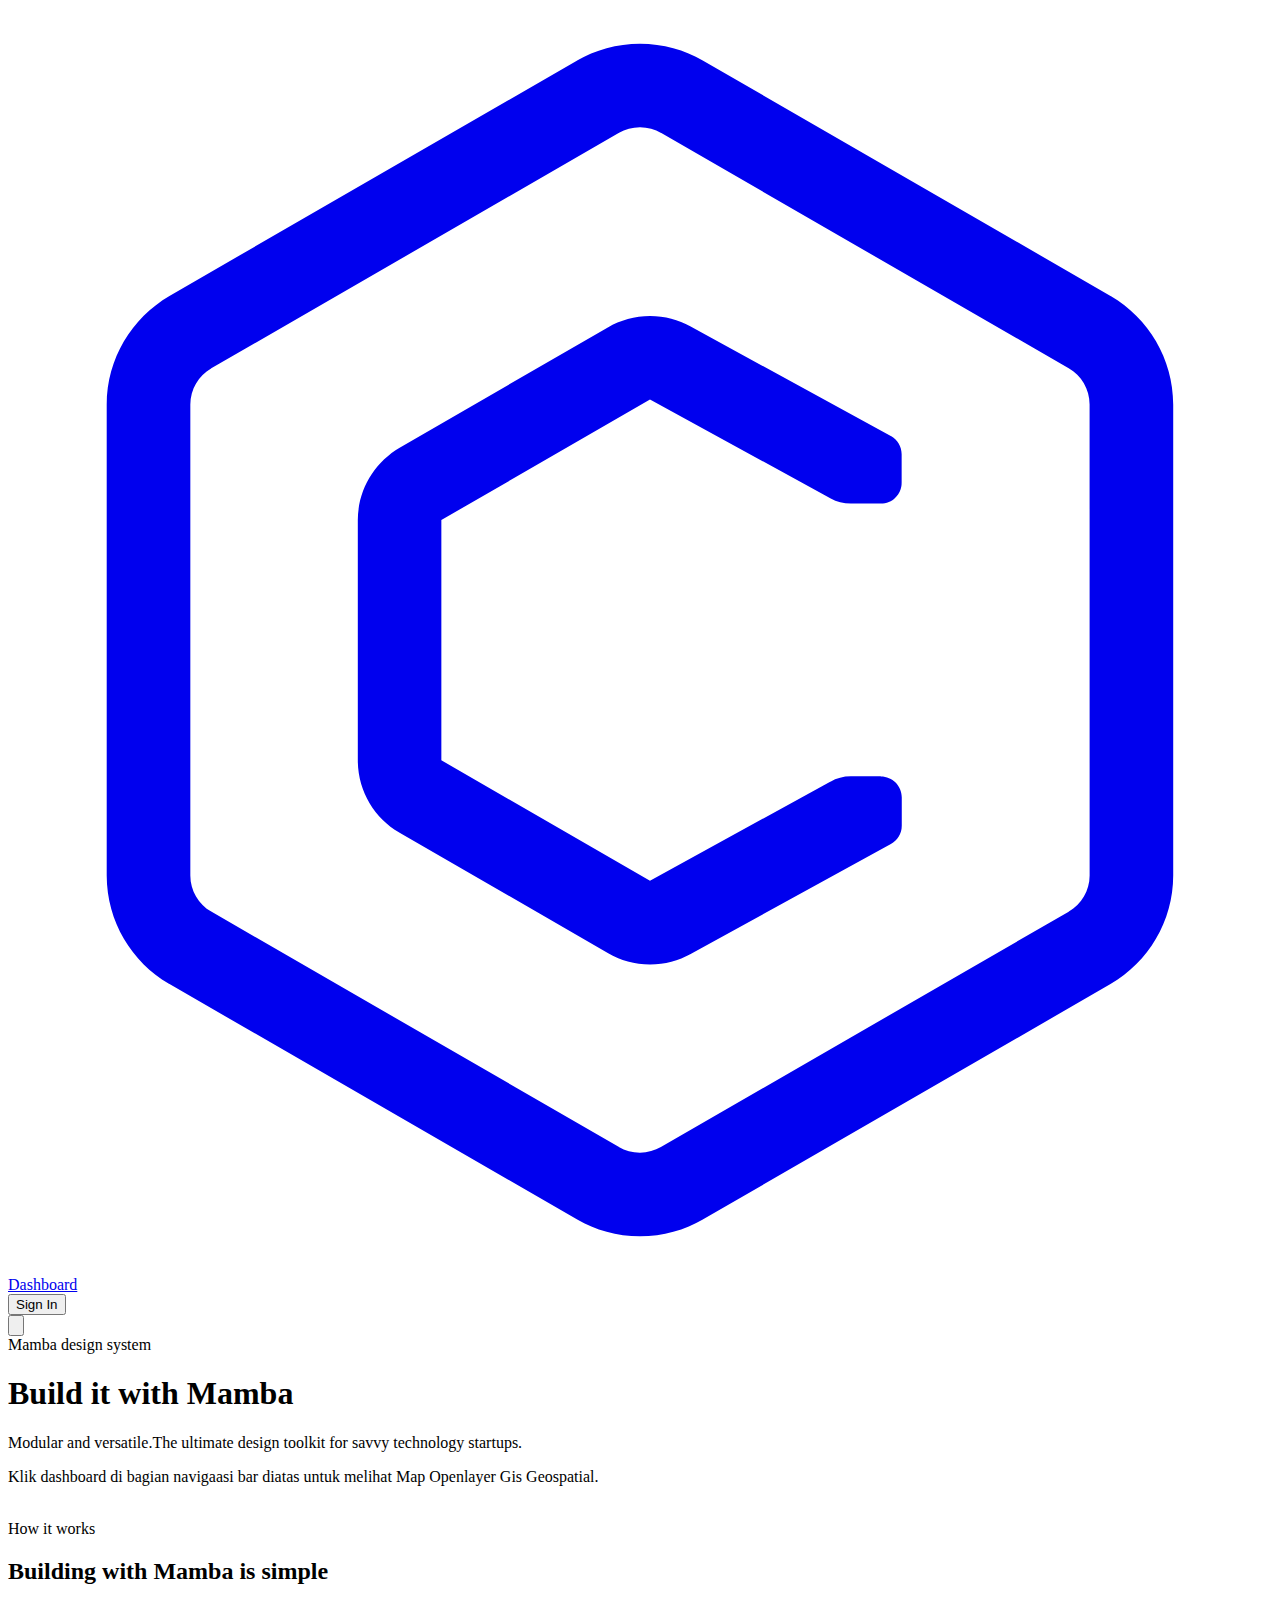
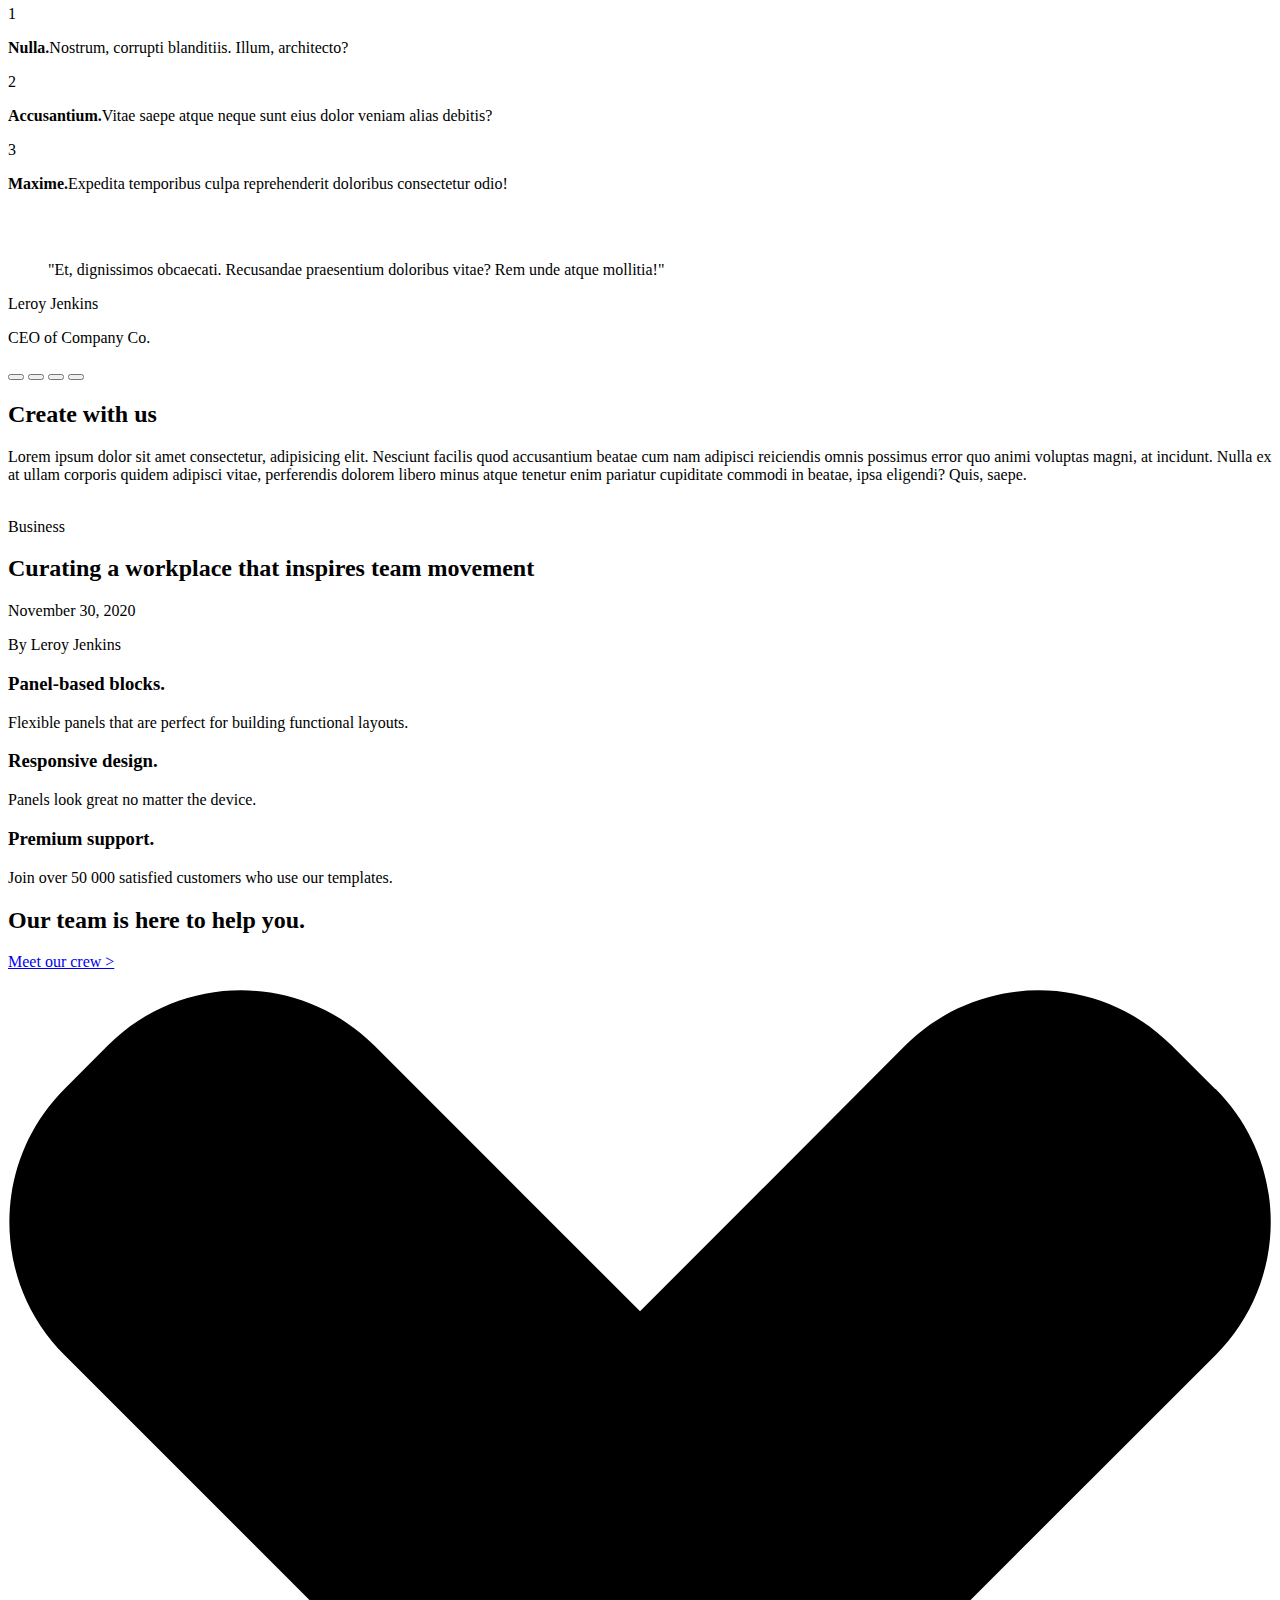
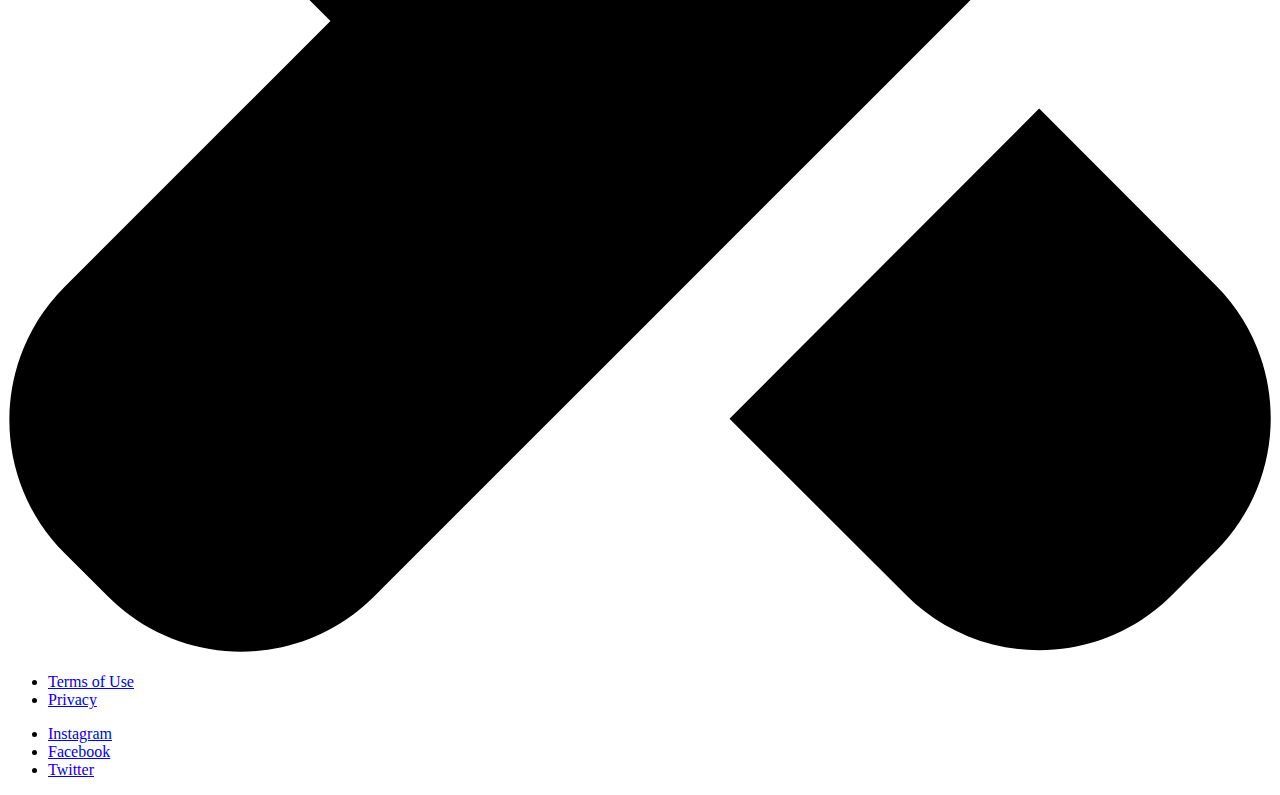
==== commit 204a14c2: "update(index.html): fix path to dashboard" ====
--- a/index.html
+++ b/index.html
@@ -18,9 +18,9 @@
                 </a>
                 <div class="items-center hidden space-x-8 lg:flex">
                     <div class="space-x-4">
-                        <a rel="noopener noreferrer" href="#">Link</a>
-                        <a rel="noopener noreferrer" href="#">Link</a>
-                        <a rel="noopener noreferrer" href="#">Link</a>
+                        <a rel="noopener noreferrer" href="dashboard">Dashboard</a>
+                        <!-- <a rel="noopener noreferrer" href="#">Link</a> -->
+                        <!-- <a rel="noopener noreferrer" href="#">Link</a> -->
                     </div>
                     <button class="px-4 py-2 rounded-md dark:bg-violet-400 dark:text-gray-900">
                         <a href="signin.html" style="text-decoration: none; color: inherit;">Sign In</a>
@@ -41,7 +41,10 @@
                             <p class="my-8">
                                 <span class="font-medium dark:text-gray-50">Modular and versatile.</span>The ultimate design toolkit for savvy technology startups.
                             </p>
-                            <form novalidate="" action="" class="self-stretch space-y-3">
+                            <p class="my-8">
+                                <span class="font-medium dark:text-gray-50"> Klik dashboard di bagian navigaasi bar diatas </span>untuk melihat Map Openlayer Gis Geospatial.
+                            </p>
+                            <!-- <form novalidate="" action="" class="self-stretch space-y-3">
                                 <div>
                                     <label for="name" class="text-sm sr-only">Your name</label>
                                     <input id="name" type="text" placeholder="Your name" class="w-full rounded-md focus:ring focus:ri dark:border-gray-700">
@@ -51,7 +54,7 @@
                                     <input id="lastname" type="text" placeholder="Email address" class="w-full rounded-md focus:ring focus:ri dark:border-gray-700">
                                 </div>
                                 <button class="w-full py-2 font-semibold rounded dark:bg-violet-400 dark:text-gray-900">Join the waitlist</button>
-                            </form>
+                            </form> -->
                         </div>
                         <img src="https://source.unsplash.com/random/480x360" alt="" class="object-cover w-full h-full rounded-md xl:col-span-3 dark:bg-gray-500">
                     </section>
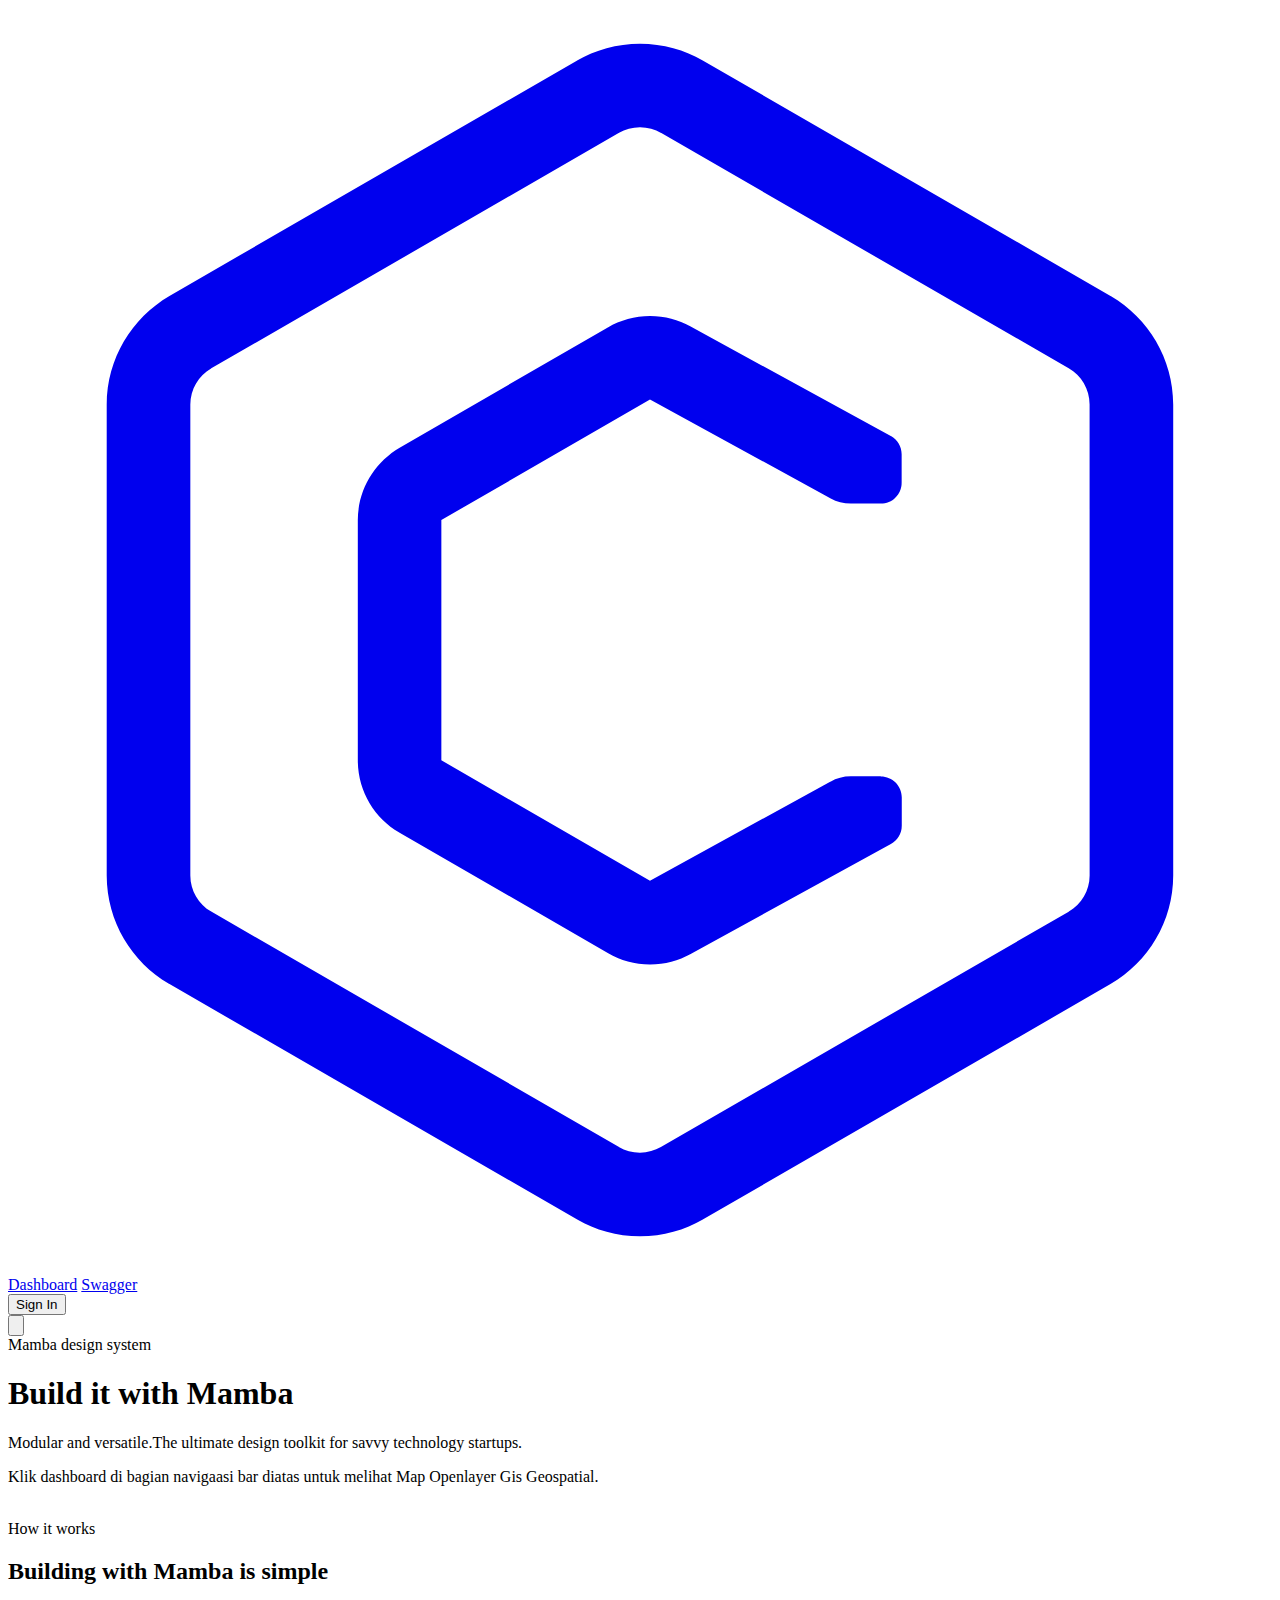
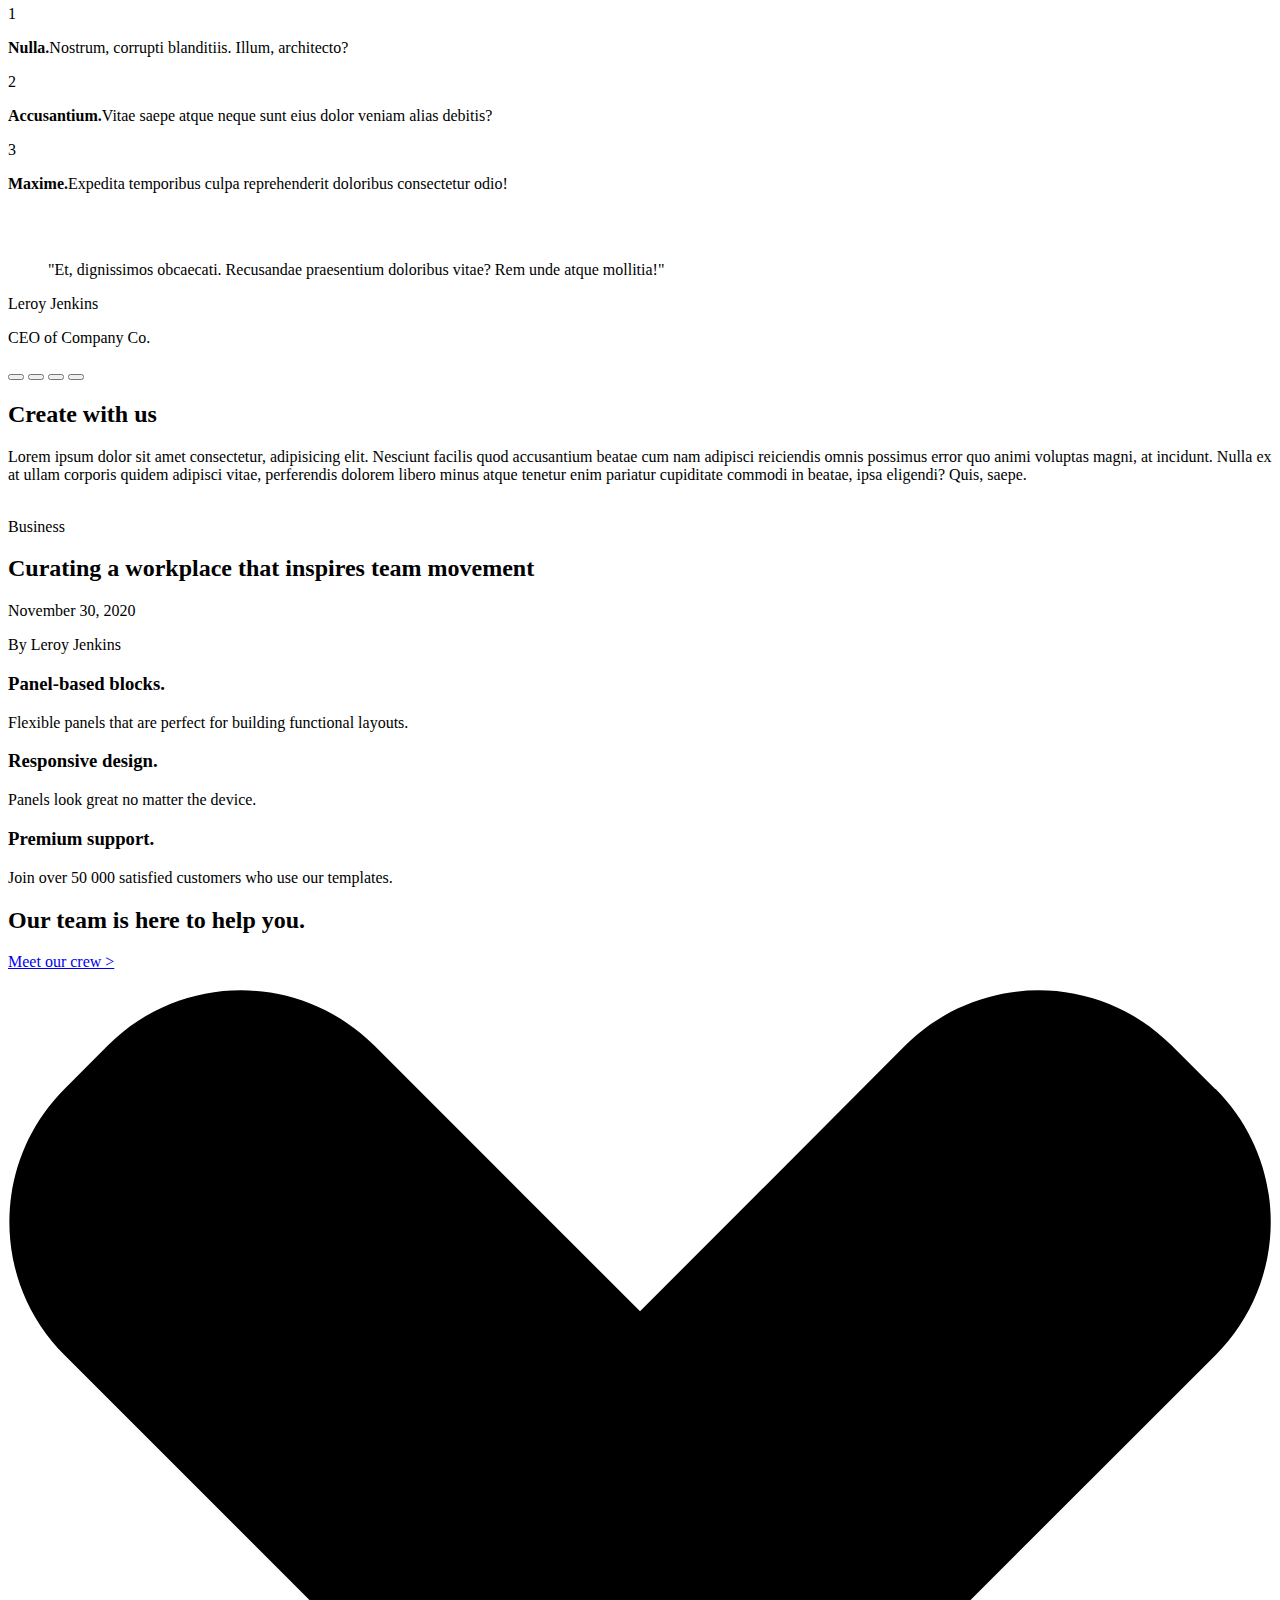
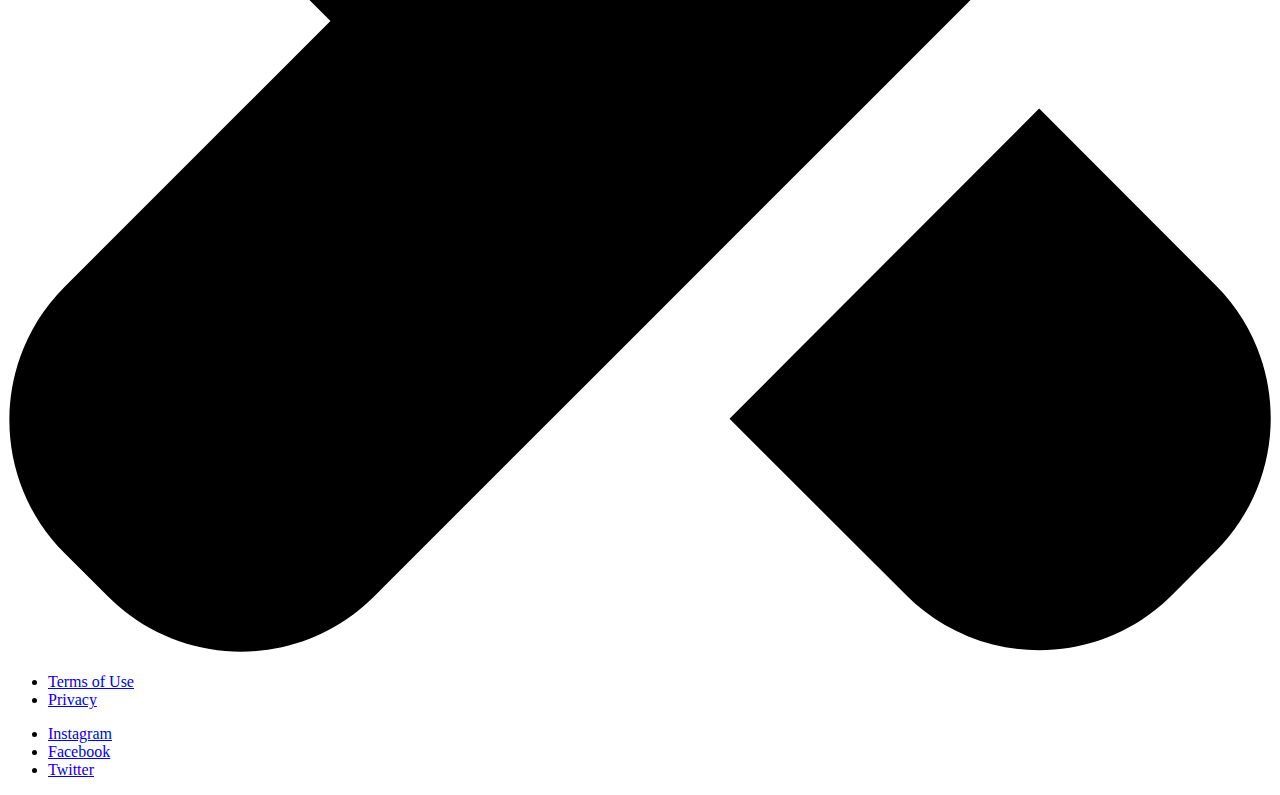
==== commit a80594d0: "update items navbar" ====
--- a/index.html
+++ b/index.html
@@ -19,6 +19,7 @@
                 <div class="items-center hidden space-x-8 lg:flex">
                     <div class="space-x-4">
                         <a rel="noopener noreferrer" href="dashboard">Dashboard</a>
+                        <a rel="noopener noreferrer" href="swagger">Swagger</a>
                         <!-- <a rel="noopener noreferrer" href="#">Link</a> -->
                         <!-- <a rel="noopener noreferrer" href="#">Link</a> -->
                     </div>
